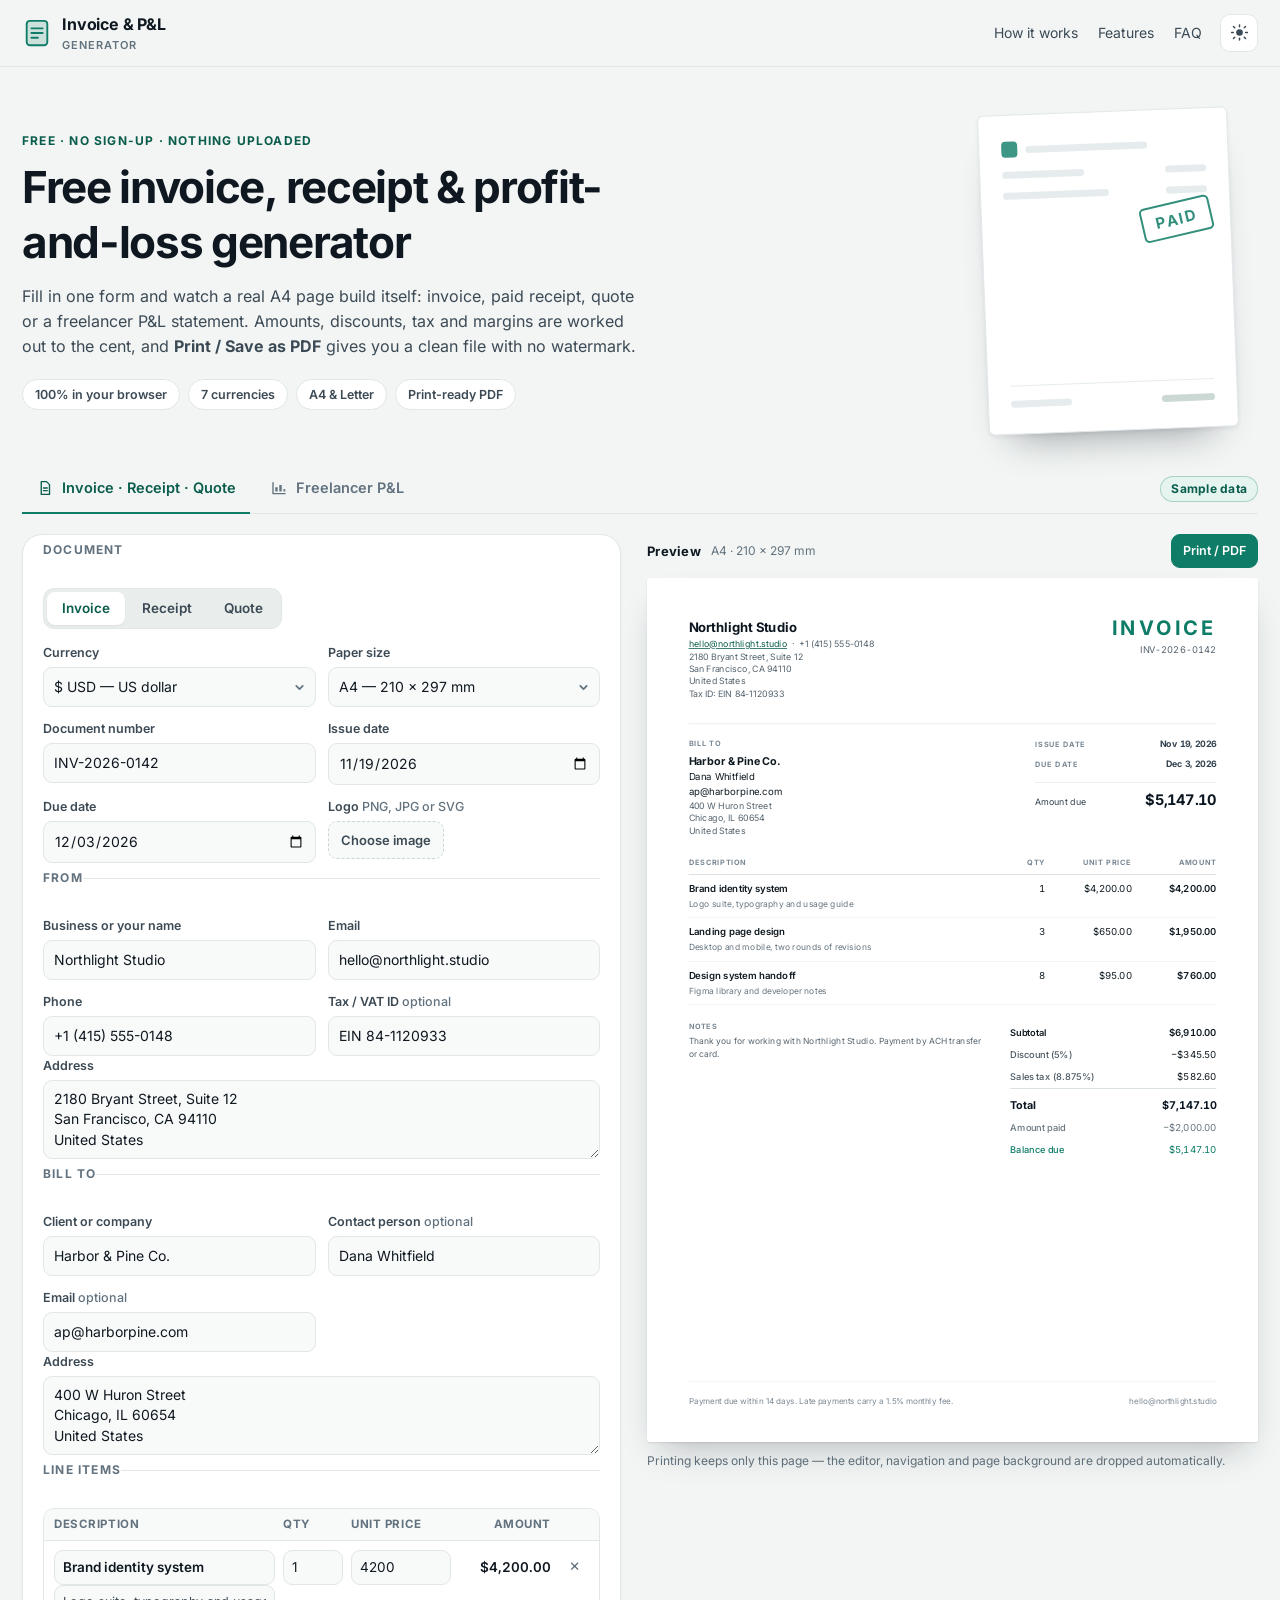
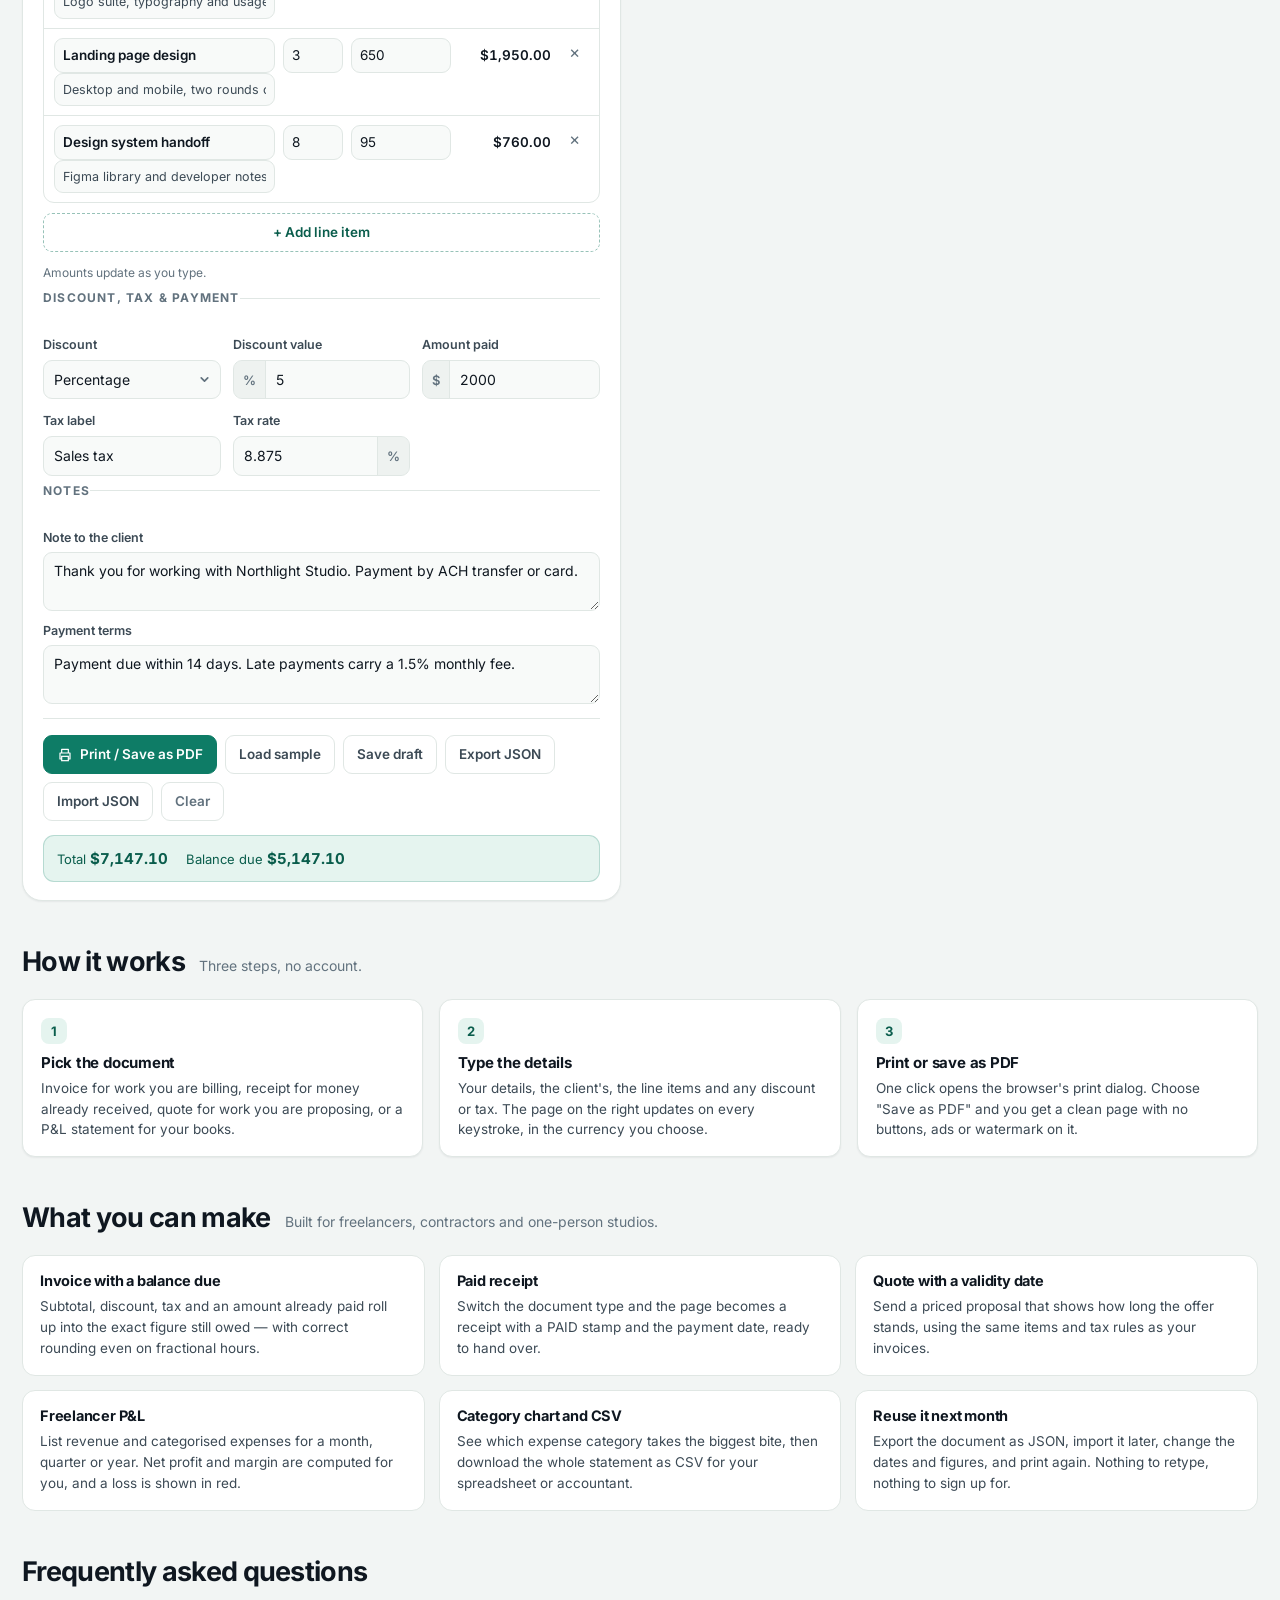
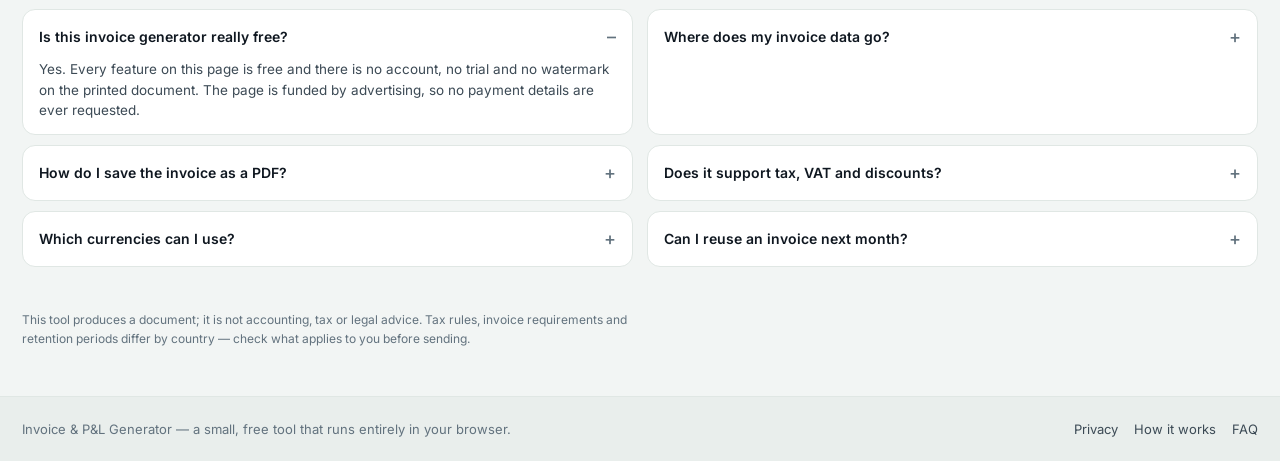
==== index.html @ a2605c4f "Invoice & Receipt / P&L Generator: static site for GitHub Pages" ====
<!DOCTYPE html>
<html lang="en">
<head>
<meta charset="utf-8">
<meta name="viewport" content="width=device-width, initial-scale=1">
<title>Free Invoice, Receipt &amp; P&amp;L Generator — Print or Save as PDF</title>
<meta name="description" content="Make a professional invoice, receipt, quote or freelance profit and loss statement in your browser. Live A4 preview, 7 currencies, tax and discount math, print or save as PDF. No signup, nothing uploaded.">
<link rel="canonical" href="https://marcj81.github.io/invoice-receipt-pl-generator/">
<meta name="robots" content="index, follow">
<meta name="color-scheme" content="light dark">
<meta name="theme-color" content="#0e7c66">
<meta property="og:type" content="website">
<meta property="og:site_name" content="Invoice &amp; P&amp;L Generator">
<meta property="og:title" content="Free Invoice, Receipt &amp; P&amp;L Generator">
<meta property="og:description" content="Invoice, receipt, quote and profit-and-loss statements with a live A4 preview. Print or save as PDF — everything stays in your browser.">
<meta property="og:url" content="https://marcj81.github.io/invoice-receipt-pl-generator/">
<meta name="twitter:card" content="summary">
<meta name="twitter:title" content="Free Invoice, Receipt &amp; P&amp;L Generator">
<meta name="twitter:description" content="Fill in the form, see the finished page, print to PDF. No account, no upload.">
<link rel="icon" href="favicon.svg" type="image/svg+xml">
<link rel="preload" href="assets/fonts/inter-latin.woff2" as="font" type="font/woff2" crossorigin>
<link rel="stylesheet" href="assets/styles.css">
<script type="application/ld+json">
{
  "@context": "https://schema.org",
  "@graph": [
    {
      "@type": "WebApplication",
      "name": "Invoice, Receipt & P&L Generator",
      "url": "https://marcj81.github.io/invoice-receipt-pl-generator/",
      "applicationCategory": "BusinessApplication",
      "operatingSystem": "Any browser",
      "browserRequirements": "Requires JavaScript",
      "description": "Create invoices, receipts, quotes and freelance profit and loss statements in the browser, with a live A4 preview and print-to-PDF output. Amounts, tax, discounts and margins are calculated exactly in integer cents.",
      "offers": { "@type": "Offer", "price": "0", "priceCurrency": "USD" },
      "featureList": [
        "Invoice, receipt and quote documents from one form",
        "Live A4 and Letter paper preview",
        "Seven currencies with correct decimal places",
        "Percentage or fixed discounts and tax rates",
        "Freelancer profit and loss statement",
        "Expense breakdown chart and CSV export",
        "Print or save as PDF without a watermark"
      ]
    },
    {
      "@type": "FAQPage",
      "mainEntity": [
        {
          "@type": "Question",
          "name": "Is this invoice generator really free?",
          "acceptedAnswer": {
            "@type": "Answer",
            "text": "Yes. Every feature on this page is free and there is no account, no trial and no watermark on the printed document. The page is funded by advertising, so no payment details are ever requested."
          }
        },
        {
          "@type": "Question",
          "name": "Where does my invoice data go?",
          "acceptedAnswer": {
            "@type": "Answer",
            "text": "Nowhere. The form, the logo image and the PDF all stay in your browser's memory. Nothing is uploaded, there is no server behind the tool, and you can keep working with the network offline once the page has loaded."
          }
        },
        {
          "@type": "Question",
          "name": "How do I save the invoice as a PDF?",
          "acceptedAnswer": {
            "@type": "Answer",
            "text": "Press Print / Save as PDF and choose \"Save as PDF\" as the printer. The print stylesheet removes the editor, buttons, navigation and background so only the document page is printed, in A4 or Letter as selected."
          }
        },
        {
          "@type": "Question",
          "name": "Does it support tax, VAT and discounts?",
          "acceptedAnswer": {
            "@type": "Answer",
            "text": "Yes. You can apply a percentage or a fixed discount, add a tax or VAT rate with your own label, and record an amount already paid. Tax is calculated on the discounted subtotal and the remaining balance is shown on the document."
          }
        },
        {
          "@type": "Question",
          "name": "Which currencies can I use?",
          "acceptedAnswer": {
            "@type": "Answer",
            "text": "US dollars, euros, pounds sterling, Canadian dollars, Australian dollars, Japanese yen and Korean won. Yen and won are shown without decimals and all other currencies with two, using correct thousands separators."
          }
        },
        {
          "@type": "Question",
          "name": "Can I reuse an invoice next month?",
          "acceptedAnswer": {
            "@type": "Answer",
            "text": "Yes. Export JSON keeps every field, so you can import the file later, change the dates and amounts, and print again. Save draft stores the same data in your own browser so the form is still filled when you come back."
          }
        }
      ]
    }
  ]
}
</script>
</head>
<body>
<a class="skip-link" href="#app">Skip to the generator</a>

<header class="site-header">
  <div class="header-inner">
    <a class="brand" href="./">
      <svg class="brand-mark" viewBox="0 0 32 32" aria-hidden="true" focusable="false">
        <rect x="5" y="3" width="22" height="26" rx="3.5" fill="currentColor" opacity=".16"></rect>
        <rect x="5" y="3" width="22" height="26" rx="3.5" fill="none" stroke="currentColor" stroke-width="2"></rect>
        <path d="M10 11h12M10 16h12M10 21h7" stroke="currentColor" stroke-width="2" stroke-linecap="round"></path>
      </svg>
      <span class="brand-text">Invoice&nbsp;&amp;&nbsp;P&amp;L<small>Generator</small></span>
    </a>
    <nav class="site-nav" aria-label="Page sections">
      <a href="#how-it-works">How it works</a>
      <a href="#features">Features</a>
      <a href="#faq">FAQ</a>
    </nav>
    <button id="theme-toggle" class="icon-btn" type="button" aria-label="Switch colour theme" aria-pressed="false">
      <svg class="icon-sun" viewBox="0 0 24 24" aria-hidden="true" focusable="false"><circle cx="12" cy="12" r="4.2" fill="currentColor"></circle><path d="M12 2.6v2.2M12 19.2v2.2M4.2 12H2M22 12h-2.2M6 6l-1.6-1.6M19.6 19.6L18 18M18 6l1.6-1.6M4.4 19.6L6 18" stroke="currentColor" stroke-width="1.9" stroke-linecap="round"></path></svg>
      <svg class="icon-moon" viewBox="0 0 24 24" aria-hidden="true" focusable="false"><path d="M20 14.4A8.4 8.4 0 0 1 9.6 4a8.4 8.4 0 1 0 10.4 10.4z" fill="currentColor"></path></svg>
    </button>
  </div>
</header>

<main>
  <section class="hero">
    <div class="hero-copy">
      <p class="eyebrow">Free · No sign-up · Nothing uploaded</p>
      <h1>Free invoice, receipt &amp; profit-and-loss generator</h1>
      <p class="lede">Fill in one form and watch a real A4 page build itself: invoice, paid receipt, quote or a freelancer P&amp;L statement. Amounts, discounts, tax and margins are worked out to the cent, and <b>Print / Save as PDF</b> gives you a clean file with no watermark.</p>
      <ul class="hero-badges">
        <li>100% in your browser</li>
        <li>7 currencies</li>
        <li>A4 &amp; Letter</li>
        <li>Print-ready PDF</li>
      </ul>
    </div>
    <div class="hero-card" aria-hidden="true">
      <div class="mini-paper">
        <div class="mini-row"><span class="mini-dot"></span><span class="mini-line w60"></span></div>
        <div class="mini-row"><span class="mini-line w40"></span><span class="mini-line w20 right"></span></div>
        <div class="mini-row"><span class="mini-line w52"></span><span class="mini-line w20 right"></span></div>
        <div class="mini-total"><span class="mini-line w30"></span><span class="mini-line w26 right strong"></span></div>
        <span class="mini-stamp">PAID</span>
      </div>
    </div>
  </section>

  <section class="app-shell" id="app" aria-label="Invoice and profit and loss generator">
    <div class="tabs" role="tablist" aria-label="Document type">
      <button class="tab is-active" id="tab-doc" role="tab" type="button" aria-selected="true" aria-controls="panel-doc">
        <svg viewBox="0 0 24 24" aria-hidden="true" focusable="false"><path d="M7 3.5h7l4 4v13H7z" fill="none" stroke="currentColor" stroke-width="1.8" stroke-linejoin="round"></path><path d="M10 12h5M10 15.5h5" stroke="currentColor" stroke-width="1.8" stroke-linecap="round"></path></svg>
        Invoice · Receipt · Quote
      </button>
      <button class="tab" id="tab-pl" role="tab" type="button" aria-selected="false" aria-controls="panel-pl">
        <svg viewBox="0 0 24 24" aria-hidden="true" focusable="false"><path d="M4 19.5V5M4 19.5h16" stroke="currentColor" stroke-width="1.8" stroke-linecap="round"></path><rect x="7" y="11" width="3.2" height="5.6" fill="currentColor"></rect><rect x="12.4" y="8" width="3.2" height="8.6" fill="currentColor"></rect><rect x="17.8" y="13.6" width="2.6" height="3" fill="currentColor"></rect></svg>
        Freelancer P&amp;L
      </button>
      <span class="tabs-spacer"></span>
      <span class="badge" id="sample-badge" hidden>Sample data</span>
      <span class="badge badge-draft" id="draft-badge" hidden>Draft restored</span>
    </div>

    <!-- ============================== DOCUMENT ============================== -->
    <div class="workspace" id="panel-doc" role="tabpanel" aria-labelledby="tab-doc" data-mobile-view="edit">
      <div class="mobile-switch" role="group" aria-label="Editor or preview">
        <button type="button" class="is-active" data-view="edit">Edit</button>
        <button type="button" data-view="preview">Preview</button>
      </div>

      <form class="editor" id="doc-form" autocomplete="off" novalidate>
        <fieldset class="group">
          <legend>Document</legend>
          <div class="segmented" id="doc-kind" role="group" aria-label="Document type">
            <button type="button" data-kind="INVOICE" class="is-active">Invoice</button>
            <button type="button" data-kind="RECEIPT">Receipt</button>
            <button type="button" data-kind="QUOTE">Quote</button>
          </div>
          <div class="grid-2">
            <label class="field">
              <span class="field-label">Currency</span>
              <select id="currency" data-model="currency">
                <option value="USD">$ USD — US dollar</option>
                <option value="EUR">€ EUR — Euro</option>
                <option value="GBP">£ GBP — British pound</option>
                <option value="CAD">C$ CAD — Canadian dollar</option>
                <option value="AUD">A$ AUD — Australian dollar</option>
                <option value="JPY">¥ JPY — Japanese yen</option>
                <option value="KRW">₩ KRW — Korean won</option>
              </select>
            </label>
            <label class="field">
              <span class="field-label">Paper size</span>
              <select id="paper" data-model="paper">
                <option value="a4">A4 — 210 × 297 mm</option>
                <option value="letter">Letter — 8.5 × 11 in</option>
              </select>
            </label>
            <label class="field">
              <span class="field-label">Document number</span>
              <input id="doc-number" type="text" data-model="number" placeholder="INV-2026-0142" maxlength="40">
            </label>
            <label class="field">
              <span class="field-label">Issue date</span>
              <input id="issue-date" type="date" data-model="issueDate">
            </label>
            <label class="field">
              <span class="field-label" id="due-label">Due date</span>
              <input id="due-date" type="date" data-model="dueDate">
            </label>
            <div class="field logo-field">
              <span class="field-label">Logo <span class="hint-inline">PNG, JPG or SVG</span></span>
              <div class="logo-row">
                <label class="logo-pick">
                  <input id="logo-input" type="file" accept="image/png,image/jpeg,image/svg+xml,image/webp">
                  <span>Choose image</span>
                </label>
                <button type="button" class="btn btn-quiet" id="logo-clear" hidden>Remove</button>
              </div>
            </div>
          </div>
        </fieldset>

        <fieldset class="group">
          <legend>From</legend>
          <div class="grid-2">
            <label class="field">
              <span class="field-label">Business or your name</span>
              <input id="from-name" type="text" data-model="from.name" placeholder="Northlight Studio">
            </label>
            <label class="field">
              <span class="field-label">Email</span>
              <input id="from-email" type="email" data-model="from.email" placeholder="hello@studio.com">
            </label>
            <label class="field">
              <span class="field-label">Phone</span>
              <input id="from-phone" type="tel" data-model="from.phone" placeholder="+1 (415) 555-0148">
            </label>
            <label class="field">
              <span class="field-label">Tax / VAT ID <span class="hint-inline">optional</span></span>
              <input id="from-tax" type="text" data-model="from.taxId" placeholder="EIN 84-1120933">
            </label>
          </div>
          <label class="field">
            <span class="field-label">Address</span>
            <textarea id="from-address" rows="3" data-model="from.address" placeholder="Street, city, postal code, country"></textarea>
          </label>
        </fieldset>

        <fieldset class="group">
          <legend>Bill to</legend>
          <div class="grid-2">
            <label class="field">
              <span class="field-label">Client or company</span>
              <input id="bill-name" type="text" data-model="billTo.name" placeholder="Harbor &amp; Pine Co.">
            </label>
            <label class="field">
              <span class="field-label">Contact person <span class="hint-inline">optional</span></span>
              <input id="bill-contact" type="text" data-model="billTo.contact" placeholder="Dana Whitfield">
            </label>
            <label class="field">
              <span class="field-label">Email <span class="hint-inline">optional</span></span>
              <input id="bill-email" type="email" data-model="billTo.email" placeholder="ap@client.com">
            </label>
          </div>
          <label class="field">
            <span class="field-label">Address</span>
            <textarea id="bill-address" rows="3" data-model="billTo.address" placeholder="Street, city, postal code, country"></textarea>
          </label>
        </fieldset>

        <fieldset class="group">
          <legend>Line items</legend>
          <div class="items" id="items">
            <div class="items-head" aria-hidden="true">
              <span>Description</span><span>Qty</span><span>Unit price</span><span class="ta-right">Amount</span><span></span>
            </div>
            <div id="items-body"></div>
          </div>
          <div class="row-between">
            <button type="button" class="btn btn-dashed" id="add-item">+ Add line item</button>
            <p class="hint" id="items-hint">Amounts update as you type.</p>
          </div>
        </fieldset>

        <fieldset class="group">
          <legend>Discount, tax &amp; payment</legend>
          <div class="grid-3">
            <label class="field">
              <span class="field-label">Discount</span>
              <select id="discount-mode" data-model="discount.mode">
                <option value="none">None</option>
                <option value="percent">Percentage</option>
                <option value="fixed">Fixed amount</option>
              </select>
            </label>
            <label class="field">
              <span class="field-label">Discount value</span>
              <span class="affix-field">
                <span class="affix" id="discount-affix">%</span>
                <input id="discount-value" type="text" inputmode="decimal" data-model="discount.value" placeholder="0" disabled>
              </span>
            </label>
            <label class="field">
              <span class="field-label">Amount paid</span>
              <span class="affix-field">
                <span class="affix" data-currency-affix>$</span>
                <input id="amount-paid" type="text" inputmode="decimal" data-model="amountPaid" placeholder="0.00">
              </span>
            </label>
            <label class="field">
              <span class="field-label">Tax label</span>
              <input id="tax-label" type="text" data-model="tax.label" placeholder="Tax" maxlength="24">
            </label>
            <label class="field">
              <span class="field-label">Tax rate</span>
              <span class="affix-field">
                <input id="tax-rate" type="text" inputmode="decimal" data-model="tax.rate" placeholder="0">
                <span class="affix affix-end">%</span>
              </span>
            </label>
          </div>
        </fieldset>

        <fieldset class="group">
          <legend>Notes</legend>
          <label class="field">
            <span class="field-label">Note to the client</span>
            <textarea id="notes" rows="2" data-model="notes" placeholder="Thank you for your business."></textarea>
          </label>
          <label class="field">
            <span class="field-label">Payment terms</span>
            <textarea id="terms" rows="2" data-model="terms" placeholder="Payment due within 14 days."></textarea>
          </label>
        </fieldset>

        <div class="editor-actions">
          <button type="button" class="btn btn-primary" id="btn-print-doc">
            <svg viewBox="0 0 24 24" aria-hidden="true" focusable="false"><path d="M7 9V3.5h10V9M7 18H4.5V9h15v9H17" fill="none" stroke="currentColor" stroke-width="1.8" stroke-linejoin="round"></path><rect x="7" y="14" width="10" height="6.5" fill="none" stroke="currentColor" stroke-width="1.8"></rect></svg>
            Print / Save as PDF
          </button>
          <button type="button" class="btn" id="btn-sample">Load sample</button>
          <button type="button" class="btn" id="btn-save-draft">Save draft</button>
          <button type="button" class="btn" id="btn-export">Export JSON</button>
          <button type="button" class="btn" id="btn-import">Import JSON</button>
          <input type="file" id="import-file" accept="application/json,.json" hidden>
          <button type="button" class="btn btn-quiet" id="btn-clear">Clear</button>
        </div>

        <div class="total-strip" aria-live="polite">
          <span>Total <b id="strip-total">$0.00</b></span>
          <span><span id="balance-label">Balance due</span> <b id="strip-balance">$0.00</b></span>
        </div>
        <p class="form-warning" id="doc-error" role="status" hidden></p>
      </form>

      <aside class="preview" aria-label="Document preview">
        <div class="preview-bar">
          <span class="preview-title">Preview</span>
          <span class="preview-meta" id="preview-meta">A4 · 210 × 297 mm</span>
          <button type="button" class="btn btn-small btn-primary" id="btn-print-doc-top">Print / PDF</button>
        </div>
        <div class="paper-stage" id="stage-doc">
          <article class="paper" id="paper-doc" aria-label="Invoice preview"></article>
        </div>
        <p class="preview-note">Printing keeps only this page — the editor, navigation and page background are dropped automatically.</p>
      </aside>
    </div>

    <!-- ================================= P&L ================================= -->
    <div class="workspace" id="panel-pl" role="tabpanel" aria-labelledby="tab-pl" data-mobile-view="edit" hidden>
      <div class="mobile-switch" role="group" aria-label="Editor or preview">
        <button type="button" class="is-active" data-view="edit">Edit</button>
        <button type="button" data-view="preview">Preview</button>
      </div>

      <div class="metrics" id="metrics" aria-live="polite">
        <div class="metric">
          <span class="metric-label">Gross revenue</span>
          <b class="metric-value" id="m-gross">$0.00</b>
        </div>
        <div class="metric">
          <span class="metric-label">Total expenses</span>
          <b class="metric-value" id="m-expenses">$0.00</b>
        </div>
        <div class="metric" id="card-net">
          <span class="metric-label">Net profit</span>
          <b class="metric-value" id="m-net">$0.00</b>
        </div>
        <div class="metric">
          <span class="metric-label">Profit margin</span>
          <b class="metric-value" id="m-margin">&mdash;</b>
        </div>
      </div>

      <form class="editor" id="pl-form" autocomplete="off" novalidate>
        <fieldset class="group">
          <legend>Statement</legend>
          <div class="grid-2">
            <label class="field">
              <span class="field-label">Business name</span>
              <input id="pl-business" type="text" data-model="business" placeholder="Northlight Studio">
            </label>
            <label class="field">
              <span class="field-label">Currency</span>
              <select id="pl-currency" data-model="currency">
                <option value="USD">$ USD — US dollar</option>
                <option value="EUR">€ EUR — Euro</option>
                <option value="GBP">£ GBP — British pound</option>
                <option value="CAD">C$ CAD — Canadian dollar</option>
                <option value="AUD">A$ AUD — Australian dollar</option>
                <option value="JPY">¥ JPY — Japanese yen</option>
                <option value="KRW">₩ KRW — Korean won</option>
              </select>
            </label>
            <label class="field">
              <span class="field-label">Period</span>
              <select id="pl-period">
                <option value="month">This month</option>
                <option value="quarter">This quarter</option>
                <option value="year">This year</option>
                <option value="custom">Custom range</option>
              </select>
            </label>
            <label class="field">
              <span class="field-label">Period label</span>
              <input id="pl-label" type="text" data-model="periodLabel" maxlength="48">
            </label>
            <label class="field">
              <span class="field-label">Start date</span>
              <input id="pl-start" type="date" data-model="startDate">
            </label>
            <label class="field">
              <span class="field-label">End date</span>
              <input id="pl-end" type="date" data-model="endDate">
            </label>
          </div>
        </fieldset>

        <fieldset class="group">
          <legend>Revenue</legend>
          <div class="rows" id="rev-rows"></div>
          <button type="button" class="btn btn-dashed" id="add-revenue">+ Add revenue line</button>
        </fieldset>

        <fieldset class="group">
          <legend>Expenses</legend>
          <div class="rows" id="exp-rows"></div>
          <button type="button" class="btn btn-dashed" id="add-expense">+ Add expense</button>
        </fieldset>

        <div class="editor-actions">
          <button type="button" class="btn btn-primary" id="btn-print-pl">
            <svg viewBox="0 0 24 24" aria-hidden="true" focusable="false"><path d="M7 9V3.5h10V9M7 18H4.5V9h15v9H17" fill="none" stroke="currentColor" stroke-width="1.8" stroke-linejoin="round"></path><rect x="7" y="14" width="10" height="6.5" fill="none" stroke="currentColor" stroke-width="1.8"></rect></svg>
            Print / Save as PDF
          </button>
          <button type="button" class="btn" id="btn-csv">Download CSV</button>
          <span class="bom-toggle">
            <input id="csv-bom" type="checkbox" checked>
            <label for="csv-bom">Excel BOM</label>
          </span>
          <button type="button" class="btn" id="btn-pl-sample">Load sample</button>
          <button type="button" class="btn" id="btn-save-draft-pl">Save draft</button>
          <button type="button" class="btn btn-quiet" id="btn-pl-clear">Clear</button>
        </div>
        <p class="form-warning" id="pl-error" role="status" hidden></p>
      </form>

      <aside class="preview" aria-label="Statement preview">
        <div class="card chart-card">
          <div class="card-head">
            <h2>Expenses by category</h2>
            <span class="card-meta" id="chart-meta">0 categories</span>
          </div>
          <div id="chart-body" class="chart-body"></div>
          <p class="chart-empty" id="chart-empty">Add an expense to see where the money goes.</p>
        </div>

        <div class="preview-bar">
          <span class="preview-title">Statement preview</span>
          <span class="preview-meta" id="pl-preview-meta">A4 · 210 × 297 mm</span>
          <button type="button" class="btn btn-small btn-primary" id="btn-print-pl-top">Print / PDF</button>
        </div>
        <div class="paper-stage" id="stage-pl">
          <article class="paper" id="paper-pl" aria-label="Profit and loss preview"></article>
        </div>
      </aside>
    </div>
  </section>

  <section class="section" id="how-it-works">
    <div class="section-head">
      <h2>How it works</h2>
      <p>Three steps, no account.</p>
    </div>
    <ol class="steps">
      <li>
        <span class="step-num">1</span>
        <h3>Pick the document</h3>
        <p>Invoice for work you are billing, receipt for money already received, quote for work you are proposing, or a P&amp;L statement for your books.</p>
      </li>
      <li>
        <span class="step-num">2</span>
        <h3>Type the details</h3>
        <p>Your details, the client's, the line items and any discount or tax. The page on the right updates on every keystroke, in the currency you choose.</p>
      </li>
      <li>
        <span class="step-num">3</span>
        <h3>Print or save as PDF</h3>
        <p>One click opens the browser's print dialog. Choose "Save as PDF" and you get a clean page with no buttons, ads or watermark on it.</p>
      </li>
    </ol>
  </section>

  <section class="section" id="features">
    <div class="section-head">
      <h2>What you can make</h2>
      <p>Built for freelancers, contractors and one-person studios.</p>
    </div>
    <div class="feature-grid">
      <article class="feature">
        <h3>Invoice with a balance due</h3>
        <p>Subtotal, discount, tax and an amount already paid roll up into the exact figure still owed — with correct rounding even on fractional hours.</p>
      </article>
      <article class="feature">
        <h3>Paid receipt</h3>
        <p>Switch the document type and the page becomes a receipt with a PAID stamp and the payment date, ready to hand over.</p>
      </article>
      <article class="feature">
        <h3>Quote with a validity date</h3>
        <p>Send a priced proposal that shows how long the offer stands, using the same items and tax rules as your invoices.</p>
      </article>
      <article class="feature">
        <h3>Freelancer P&amp;L</h3>
        <p>List revenue and categorised expenses for a month, quarter or year. Net profit and margin are computed for you, and a loss is shown in red.</p>
      </article>
      <article class="feature">
        <h3>Category chart and CSV</h3>
        <p>See which expense category takes the biggest bite, then download the whole statement as CSV for your spreadsheet or accountant.</p>
      </article>
      <article class="feature">
        <h3>Reuse it next month</h3>
        <p>Export the document as JSON, import it later, change the dates and figures, and print again. Nothing to retype, nothing to sign up for.</p>
      </article>
    </div>
  </section>

  <section class="section" id="faq">
    <div class="section-head">
      <h2>Frequently asked questions</h2>
    </div>
    <div class="faq">
      <details class="faq-item" open>
        <summary>Is this invoice generator really free?</summary>
        <p>Yes. Every feature on this page is free and there is no account, no trial and no watermark on the printed document. The page is funded by advertising, so no payment details are ever requested.</p>
      </details>
      <details class="faq-item">
        <summary>Where does my invoice data go?</summary>
        <p>Nowhere. The form, the logo image and the PDF all stay in your browser's memory. Nothing is uploaded, there is no server behind the tool, and you can keep working with the network offline once the page has loaded.</p>
      </details>
      <details class="faq-item">
        <summary>How do I save the invoice as a PDF?</summary>
        <p>Press <b>Print / Save as PDF</b> and choose "Save as PDF" as the printer. The print stylesheet removes the editor, buttons, navigation and background so only the document page is printed, in A4 or Letter as selected.</p>
      </details>
      <details class="faq-item">
        <summary>Does it support tax, VAT and discounts?</summary>
        <p>Yes. You can apply a percentage or a fixed discount, add a tax or VAT rate with your own label, and record an amount already paid. Tax is calculated on the discounted subtotal and the remaining balance is shown on the document.</p>
      </details>
      <details class="faq-item">
        <summary>Which currencies can I use?</summary>
        <p>US dollars, euros, pounds sterling, Canadian dollars, Australian dollars, Japanese yen and Korean won. Yen and won are shown without decimals and all other currencies with two, using correct thousands separators.</p>
      </details>
      <details class="faq-item">
        <summary>Can I reuse an invoice next month?</summary>
        <p>Yes. Export JSON keeps every field, so you can import the file later, change the dates and amounts, and print again. Save draft stores the same data in your own browser so the form is still filled when you come back.</p>
      </details>
    </div>
  </section>

  <section class="section note-section">
    <p class="fine-print">This tool produces a document; it is not accounting, tax or legal advice. Tax rules, invoice requirements and retention periods differ by country — check what applies to you before sending.</p>
  </section>
</main>

<footer class="site-footer">
  <div class="footer-inner">
    <p>Invoice &amp; P&amp;L Generator — a small, free tool that runs entirely in your browser.</p>
    <nav aria-label="Footer">
      <a href="privacy.html">Privacy</a>
      <a href="#how-it-works">How it works</a>
      <a href="#faq">FAQ</a>
    </nav>
  </div>
</footer>

<div class="toast" id="toast" role="status" aria-live="polite"></div>

<noscript>
  <div class="noscript">This generator needs JavaScript. Nothing would be uploaded in any case — all of the work happens on your device.</div>
</noscript>

<script src="assets/ledger.js"></script>
<script src="assets/app.js"></script>
</body>
</html>
---- assets/styles.css ----
/* ==========================================================================
   Invoice · Receipt · Quote · P&L Generator — styles
   Hand-written CSS. No framework, no external font, no network request.
   The paper always stays white, in both themes and on the printout.
   ========================================================================== */

@font-face {
  font-family: "Inter";
  font-style: normal;
  font-weight: 400 700;
  font-display: swap;
  src: url("fonts/inter-latin.woff2") format("woff2");
  unicode-range: U+0000-00FF, U+0131, U+0152-0153, U+02BB-02BC, U+02C6, U+02DA, U+02DC,
    U+0304, U+0308, U+0329, U+2000-206F, U+20AC, U+2122, U+2191, U+2193, U+2212, U+2215, U+FEFF, U+FFFD;
}
@font-face {
  font-family: "Inter";
  font-style: normal;
  font-weight: 400 700;
  font-display: swap;
  src: url("fonts/inter-latin-ext.woff2") format("woff2");
  unicode-range: U+0100-02BA, U+02BD-02C5, U+02C7-02CC, U+02CE-02D7, U+02DD-02FF, U+0304,
    U+0308, U+0329, U+1D00-1DBF, U+1E00-1E9F, U+1EF2-1EFF, U+2020, U+20A0-20AB, U+20AD-20C4, U+2113,
    U+2C60-2C7F, U+A720-A7FF;
}

:root {
  --bg: #f2f5f4;
  --bg-soft: #e9eeec;
  --surface: #ffffff;
  --surface-2: #f8faf9;
  --ink: #0f1720;
  --ink-soft: #3c4a55;
  --muted: #62727e;
  --border: #e0e7e4;
  --border-strong: #ccd7d2;
  --accent: #0e7c66;
  --accent-hover: #0a6653;
  --accent-soft: #e5f4ef;
  --accent-ink: #0a5d4c;
  --amber: #a45a09;
  --amber-soft: #fdf2e2;
  --red: #b42318;
  --red-soft: #fdeceb;
  --green: #08705a;
  --green-soft: #e6f6f1;
  --shadow-sm: 0 1px 2px rgba(15, 23, 32, .06);
  --shadow-md: 0 1px 2px rgba(15, 23, 32, .05), 0 18px 40px -22px rgba(15, 23, 32, .3);
  --shadow-paper: 0 1px 2px rgba(15, 23, 32, .1), 0 18px 34px -14px rgba(15, 23, 32, .28);
  --radius: 13px;
  --radius-lg: 20px;
  --font: "Inter", system-ui, -apple-system, BlinkMacSystemFont, "Segoe UI", Roboto,
    "Helvetica Neue", Arial, "Liberation Sans", "Noto Sans", sans-serif;
  --mono: ui-monospace, SFMono-Regular, "SF Mono", Menlo, Consolas, monospace;
  color-scheme: light;
}

:root[data-theme="dark"] {
  --bg: #0b1114;
  --bg-soft: #0f171b;
  --surface: #121b1f;
  --surface-2: #162126;
  --ink: #e9f0ee;
  --ink-soft: #c2cfcb;
  --muted: #93a5a1;
  --border: #233034;
  --border-strong: #2f4045;
  --accent: #45c5a8;
  --accent-hover: #69d6bd;
  --accent-soft: #112a26;
  --accent-ink: #9fe6d5;
  --amber: #f0b45f;
  --amber-soft: #2a2010;
  --red: #f79a92;
  --red-soft: #2b1412;
  --green: #6fdcbd;
  --green-soft: #0e2620;
  --shadow-sm: 0 1px 2px rgba(0, 0, 0, .5);
  --shadow-md: 0 1px 2px rgba(0, 0, 0, .5), 0 18px 40px -22px rgba(0, 0, 0, .9);
  --shadow-paper: 0 1px 2px rgba(0, 0, 0, .6), 0 20px 40px -16px rgba(0, 0, 0, .85);
  color-scheme: dark;
}

*, *::before, *::after { box-sizing: border-box; }
[hidden] { display: none !important; }

html { -webkit-text-size-adjust: 100%; }

body {
  margin: 0;
  background: var(--bg);
  color: var(--ink);
  font-family: var(--font);
  font-size: 15px;
  line-height: 1.55;
  -webkit-font-smoothing: antialiased;
}

h1, h2, h3, h4 { margin: 0; line-height: 1.25; letter-spacing: -0.015em; }
p { margin: 0; }
a { color: var(--accent-ink); }
button, input, select, textarea { font: inherit; color: inherit; }

:focus-visible {
  outline: 2.5px solid var(--accent);
  outline-offset: 2px;
  border-radius: 6px;
}

.skip-link {
  position: absolute;
  left: -999px;
  top: 8px;
  background: var(--surface);
  padding: 8px 14px;
  border-radius: 8px;
  z-index: 50;
}
.skip-link:focus { left: 12px; }

/* ------------------------------------------------------------------ header */

.site-header {
  position: sticky;
  top: 0;
  z-index: 30;
  background: color-mix(in srgb, var(--bg) 88%, transparent);
  border-bottom: 1px solid var(--border);
  backdrop-filter: blur(12px);
}
.header-inner {
  max-width: 1320px;
  margin: 0 auto;
  padding: 12px 22px;
  display: flex;
  align-items: center;
  gap: 18px;
}
.brand {
  display: inline-flex;
  align-items: center;
  gap: 10px;
  color: var(--ink);
  text-decoration: none;
  font-weight: 700;
  font-size: 16px;
  letter-spacing: -0.01em;
  flex-shrink: 0;
}
.brand-mark { width: 30px; height: 30px; color: var(--accent); flex-shrink: 0; }
.brand-text small {
  display: block;
  font-size: 11px;
  font-weight: 600;
  letter-spacing: .09em;
  text-transform: uppercase;
  color: var(--muted);
}
.site-nav {
  margin-left: auto;
  display: flex;
  gap: 20px;
  font-size: 14px;
}
.site-nav a { color: var(--ink-soft); text-decoration: none; }
.site-nav a:hover { color: var(--accent-ink); }
.icon-btn {
  width: 38px;
  height: 38px;
  display: grid;
  place-items: center;
  border: 1px solid var(--border);
  background: var(--surface);
  border-radius: 10px;
  cursor: pointer;
  color: var(--ink-soft);
  flex-shrink: 0;
}
.icon-btn:hover { border-color: var(--border-strong); color: var(--ink); }
.icon-btn svg { width: 19px; height: 19px; }
.icon-moon { display: none; }
:root[data-theme="dark"] .icon-sun { display: none; }
:root[data-theme="dark"] .icon-moon { display: block; }

/* -------------------------------------------------------------------- hero */

.hero {
  max-width: 1320px;
  margin: 0 auto;
  padding: 44px 22px 26px;
  display: grid;
  grid-template-columns: minmax(0, 1fr) 300px;
  gap: 40px;
  align-items: center;
}
.eyebrow {
  font-size: 12px;
  font-weight: 700;
  letter-spacing: .1em;
  text-transform: uppercase;
  color: var(--accent-ink);
  margin-bottom: 10px;
}
.hero h1 {
  font-size: clamp(30px, 3.5vw, 44px);
  font-weight: 700;
  letter-spacing: -0.03em;
  max-width: 20ch;
}
.lede {
  margin-top: 14px;
  max-width: 62ch;
  color: var(--ink-soft);
  font-size: 16px;
}
.hero-badges {
  list-style: none;
  margin: 20px 0 0;
  padding: 0;
  display: flex;
  flex-wrap: wrap;
  gap: 8px;
}
.hero-badges li {
  font-size: 12.5px;
  font-weight: 600;
  color: var(--ink-soft);
  background: var(--surface);
  border: 1px solid var(--border);
  border-radius: 999px;
  padding: 5px 12px;
}
.hero-card { display: flex; justify-content: center; }

.mini-paper {
  position: relative;
  width: 250px;
  height: 320px;
  background: #fff;
  border-radius: 6px;
  border: 1px solid #e3e8ea;
  box-shadow: 0 2px 4px rgba(15, 23, 32, .06), 0 26px 40px -26px rgba(15, 23, 32, .45);
  padding: 26px 22px;
  display: flex;
  flex-direction: column;
  gap: 14px;
  transform: rotate(-2.2deg);
}
.mini-row { display: flex; align-items: center; gap: 8px; }
.mini-dot { width: 16px; height: 16px; border-radius: 4px; background: #0e7c66; opacity: .8; }
.mini-line { height: 7px; border-radius: 4px; background: #e6ecee; display: block; }
.mini-line.strong { background: #cbd8d3; }
.mini-line.right { margin-left: auto; }
.w20 { width: 20%; } .w26 { width: 26%; } .w30 { width: 30%; }
.w40 { width: 40%; } .w52 { width: 52%; } .w60 { width: 60%; }
.mini-total {
  margin-top: auto;
  padding-top: 14px;
  border-top: 1.5px solid #e6ecee;
  display: flex;
  align-items: center;
  gap: 8px;
}
.mini-stamp {
  position: absolute;
  right: 18px;
  top: 92px;
  transform: rotate(-11deg);
  border: 2.5px solid #0e7c66;
  color: #0e7c66;
  border-radius: 5px;
  padding: 4px 12px;
  font-size: 15px;
  font-weight: 800;
  letter-spacing: .14em;
  opacity: .85;
}

/* --------------------------------------------------------------------- app */

.app-shell {
  max-width: 1320px;
  margin: 8px auto 0;
  padding: 0 22px;
  scroll-margin-top: 84px;
}
.tabs {
  display: flex;
  align-items: center;
  gap: 6px;
  border-bottom: 1px solid var(--border);
  margin-bottom: 20px;
  flex-wrap: wrap;
}
.tab {
  display: inline-flex;
  align-items: center;
  gap: 8px;
  border: 0;
  background: none;
  padding: 12px 14px 13px;
  margin-bottom: -1px;
  font-size: 14.5px;
  font-weight: 600;
  color: var(--muted);
  cursor: pointer;
  border-bottom: 2.5px solid transparent;
  border-radius: 8px 8px 0 0;
}
.tab svg { width: 18px; height: 18px; }
.tab:hover { color: var(--ink); background: var(--surface-2); }
.tab.is-active { color: var(--accent-ink); border-bottom-color: var(--accent); }
.tabs-spacer { flex: 1; }
.badge {
  font-size: 12px;
  font-weight: 700;
  letter-spacing: .02em;
  color: var(--accent-ink);
  background: var(--accent-soft);
  border: 1px solid color-mix(in srgb, var(--accent) 28%, transparent);
  border-radius: 999px;
  padding: 3px 10px;
}
.badge-draft { color: var(--amber); background: var(--amber-soft); border-color: color-mix(in srgb, var(--amber) 30%, transparent); }

.workspace {
  display: grid;
  grid-template-columns: minmax(0, 1fr) minmax(0, 1.02fr);
  gap: 26px;
  align-items: start;
}
.workspace[hidden] { display: none; }
.workspace > .metrics { grid-column: 1 / -1; }

.mobile-switch { display: none; }

/* ------------------------------------------------------------------ editor */

.editor {
  background: var(--surface);
  border: 1px solid var(--border);
  border-radius: var(--radius-lg);
  box-shadow: var(--shadow-sm);
  padding: 6px 20px 18px;
  min-width: 0;
}
.group {
  border: 0;
  border-top: 1px solid var(--border);
  margin: 0;
  padding: 16px 0 6px;
}
.group:first-of-type { border-top: 0; }
.group legend {
  padding: 0;
  font-size: 12px;
  font-weight: 700;
  letter-spacing: .1em;
  text-transform: uppercase;
  color: var(--muted);
  margin-bottom: 12px;
}
.grid-2 {
  display: grid;
  grid-template-columns: repeat(2, minmax(0, 1fr));
  gap: 12px;
}
.grid-3 {
  display: grid;
  grid-template-columns: repeat(3, minmax(0, 1fr));
  gap: 12px;
}
.field { display: flex; flex-direction: column; gap: 5px; min-width: 0; }
.field + .field { margin-top: 10px; }
.grid-2 > .field, .grid-3 > .field { margin-top: 0; }
.field-label {
  font-size: 12.5px;
  font-weight: 600;
  color: var(--ink-soft);
}
.hint-inline { color: var(--muted); font-weight: 500; }
.field input,
.field select,
.field textarea,
.inp {
  width: 100%;
  background-color: var(--surface-2);
  border: 1px solid var(--border);
  border-radius: 9px;
  padding: 8px 10px;
  font-size: 14px;
  color: var(--ink);
  transition: border-color .12s, background .12s, box-shadow .12s;
}
.field input:hover, .field select:hover, .field textarea:hover, .inp:hover { border-color: var(--border-strong); }
.field input:focus, .field select:focus, .field textarea:focus, .inp:focus {
  outline: none;
  border-color: var(--accent);
  background-color: var(--surface);
  box-shadow: 0 0 0 3px color-mix(in srgb, var(--accent) 18%, transparent);
}
.field textarea { resize: vertical; min-height: 58px; line-height: 1.45; }
.field input::placeholder, .field textarea::placeholder, .inp::placeholder { color: color-mix(in srgb, var(--muted) 75%, transparent); }
select {
  appearance: none;
  background-image: url("data:image/svg+xml,%3Csvg xmlns='http://www.w3.org/2000/svg' viewBox='0 0 12 12'%3E%3Cpath d='M3 4.5 6 7.5 9 4.5' fill='none' stroke='%2362727e' stroke-width='1.6' stroke-linecap='round' stroke-linejoin='round'/%3E%3C/svg%3E");
  background-repeat: no-repeat;
  background-position: right 9px center;
  background-size: 13px;
  padding-right: 28px;
}
:root[data-theme="dark"] select {
  background-image: url("data:image/svg+xml,%3Csvg xmlns='http://www.w3.org/2000/svg' viewBox='0 0 12 12'%3E%3Cpath d='M3 4.5 6 7.5 9 4.5' fill='none' stroke='%2393a5a1' stroke-width='1.6' stroke-linecap='round' stroke-linejoin='round'/%3E%3C/svg%3E");
}
input[type="date"] { min-height: 36px; }

.affix-field {
  display: flex;
  align-items: stretch;
  background: var(--surface-2);
  border: 1px solid var(--border);
  border-radius: 9px;
  overflow: hidden;
}
.affix-field:focus-within {
  border-color: var(--accent);
  background: var(--surface);
  box-shadow: 0 0 0 3px color-mix(in srgb, var(--accent) 18%, transparent);
}
.affix-field input {
  border: 0;
  background: transparent;
  box-shadow: none !important;
  border-radius: 0;
  min-width: 0;
  flex: 1;
}
.affix-field input:focus { background-color: transparent; }
.affix {
  display: grid;
  place-items: center;
  padding: 0 9px;
  font-size: 13px;
  font-weight: 600;
  color: var(--muted);
  background: color-mix(in srgb, var(--border) 45%, transparent);
  flex-shrink: 0;
}
.affix-end { border-left: 1px solid var(--border); }
.affix:first-child { border-right: 1px solid var(--border); }

.segmented {
  display: inline-flex;
  padding: 3px;
  gap: 2px;
  background: var(--bg-soft);
  border: 1px solid var(--border);
  border-radius: 11px;
  margin-bottom: 14px;
}
.segmented button {
  border: 0;
  background: none;
  border-radius: 8px;
  padding: 6px 15px;
  font-size: 13.5px;
  font-weight: 600;
  color: var(--ink-soft);
  cursor: pointer;
}
.segmented button:hover { color: var(--ink); }
.segmented button.is-active {
  background: var(--surface);
  color: var(--accent-ink);
  box-shadow: var(--shadow-sm);
}

/* logo picker */
.logo-field { justify-content: flex-start; }
.logo-row { display: flex; align-items: center; gap: 8px; }
.logo-pick {
  position: relative;
  display: inline-flex;
  align-items: center;
  justify-content: center;
  border: 1px dashed var(--border-strong);
  background: var(--surface-2);
  border-radius: 9px;
  padding: 8px 12px;
  font-size: 13px;
  font-weight: 600;
  color: var(--ink-soft);
  cursor: pointer;
  min-height: 36px;
}
.logo-pick:hover { border-color: var(--accent); color: var(--accent-ink); }
.logo-pick input { position: absolute; inset: 0; opacity: 0; cursor: pointer; }
.logo-pick.has-logo {
  padding: 3px 10px 3px 3px;
  border-style: solid;
}
.logo-pick.has-logo img { height: 28px; max-width: 80px; object-fit: contain; display: block; }

/* items */
.items { border: 1px solid var(--border); border-radius: 11px; overflow: hidden; }
.items-head {
  display: grid;
  grid-template-columns: minmax(0, 1fr) 60px 100px 92px 30px;
  gap: 8px;
  padding: 7px 10px;
  background: var(--surface-2);
  border-bottom: 1px solid var(--border);
  font-size: 11.5px;
  font-weight: 700;
  letter-spacing: .05em;
  text-transform: uppercase;
  color: var(--muted);
}
#items-body { display: flex; flex-direction: column; }
.item-row {
  display: grid;
  grid-template-columns: minmax(0, 1fr) 60px 100px 92px 30px;
  gap: 8px;
  align-items: start;
  padding: 9px 10px;
  border-bottom: 1px solid var(--border);
}
.item-row:last-child { border-bottom: 0; }
.item-row .inp { padding: 6px 8px; font-size: 13.5px; }
.item-cell { display: flex; flex-direction: column; gap: 4px; min-width: 0; }
.cell-cap { display: none; font-size: 11px; font-weight: 600; color: var(--muted); }
.item-desc .inp.desc { font-weight: 600; }
.item-desc .inp.details { font-size: 12.5px; color: var(--ink-soft); }
.item-amount {
  padding: 7px 0;
  text-align: right;
  font-size: 13.5px;
  font-variant-numeric: tabular-nums;
  font-weight: 600;
  white-space: nowrap;
}
.item-del {
  width: 30px;
  height: 30px;
  border: 1px solid transparent;
  background: none;
  border-radius: 8px;
  color: var(--muted);
  cursor: pointer;
  font-size: 17px;
  line-height: 1;
  display: grid;
  place-items: center;
}
.item-del:hover { background: var(--red-soft); color: var(--red); border-color: color-mix(in srgb, var(--red) 25%, transparent); }
.item-del:disabled { opacity: .35; cursor: not-allowed; }
.ta-right { text-align: right; }

.rows { display: flex; flex-direction: column; gap: 8px; margin-bottom: 10px; }
.pl-row {
  display: grid;
  grid-template-columns: minmax(0, 1fr) 152px 116px 30px;
  gap: 8px;
  align-items: center;
}
.pl-row.revenue-row { grid-template-columns: minmax(0, 1fr) 152px 30px; }
.pl-row select, .pl-row .inp { padding: 7px 9px; font-size: 13.5px; }
.pl-row select { padding-right: 26px; }

.row-between {
  display: flex;
  align-items: center;
  justify-content: space-between;
  gap: 12px;
  flex-wrap: wrap;
  margin-top: 10px;
}
.hint { font-size: 12px; color: var(--muted); }

/* buttons */
.btn {
  display: inline-flex;
  align-items: center;
  justify-content: center;
  gap: 7px;
  border: 1px solid var(--border);
  background: var(--surface);
  color: var(--ink-soft);
  border-radius: 9px;
  padding: 8px 13px;
  font-size: 13.5px;
  font-weight: 600;
  cursor: pointer;
  white-space: nowrap;
  transition: border-color .12s, background .12s, color .12s, transform .06s;
}
.btn:hover { border-color: var(--border-strong); color: var(--ink); background: var(--surface-2); }
.btn:active { transform: translateY(1px); }
.btn svg { width: 16px; height: 16px; }
.btn-primary {
  background: var(--accent);
  border-color: var(--accent);
  color: #fff;
}
.btn-primary:hover { background: var(--accent-hover); border-color: var(--accent-hover); color: #fff; }
:root[data-theme="dark"] .btn-primary { color: #06201a; }
.btn-small { padding: 6px 11px; font-size: 12.5px; }
.btn-quiet { color: var(--muted); }
.btn-quiet:hover { color: var(--red); border-color: color-mix(in srgb, var(--red) 30%, transparent); background: var(--red-soft); }
.btn-dashed {
  border-style: dashed;
  background: none;
  width: 100%;
  color: var(--accent-ink);
  border-color: color-mix(in srgb, var(--accent) 35%, var(--border));
}
.btn-dashed:hover { background: var(--accent-soft); border-color: var(--accent); color: var(--accent-ink); }

.editor-actions {
  display: flex;
  flex-wrap: wrap;
  gap: 8px;
  align-items: center;
  padding-top: 16px;
  border-top: 1px solid var(--border);
  margin-top: 8px;
}
.bom-toggle { display: inline-flex; align-items: center; gap: 6px; font-size: 12.5px; color: var(--muted); }
.bom-toggle input { accent-color: var(--accent); width: 15px; height: 15px; }

.total-strip {
  display: flex;
  gap: 18px;
  flex-wrap: wrap;
  margin-top: 14px;
  padding: 11px 13px;
  border-radius: 11px;
  background: var(--accent-soft);
  border: 1px solid color-mix(in srgb, var(--accent) 22%, transparent);
  font-size: 13px;
  color: var(--accent-ink);
}
.total-strip b { font-variant-numeric: tabular-nums; font-size: 15px; }
.form-warning {
  margin: 10px 0 0;
  padding: 8px 11px;
  font-size: 12.5px;
  line-height: 1.45;
  color: var(--amber);
  background: var(--amber-soft);
  border: 1px solid color-mix(in srgb, var(--amber) 28%, transparent);
  border-radius: 9px;
}

/* ----------------------------------------------------------------- preview */

.preview { min-width: 0; }
.preview-bar {
  display: flex;
  align-items: center;
  gap: 10px;
  margin-bottom: 10px;
}
.preview-title { font-size: 13px; font-weight: 700; letter-spacing: .02em; }
.preview-meta { font-size: 12px; color: var(--muted); }
.preview-bar .btn { margin-left: auto; }
.preview-note { margin-top: 10px; font-size: 12px; color: var(--muted); }

.paper-stage {
  position: relative;
  width: 100%;
  overflow: hidden;
  border-radius: 3px;
  background: #fff;
  box-shadow: var(--shadow-paper);
}
.paper {
  --paper-w: 794px;
  --paper-h: 1123px;
  width: var(--paper-w);
  min-height: var(--paper-h);
  transform-origin: top left;
  transform: scale(var(--scale, 1));
  background: #ffffff;
  color: #101a21;
  border-radius: 3px;
  padding: 52px 54px 44px;
  font-size: 13px;
  line-height: 1.5;
  position: relative;
  display: flex;
  flex-direction: column;
  print-color-adjust: exact;
  -webkit-print-color-adjust: exact;
}
.paper.paper-letter { --paper-w: 816px; --paper-h: 1056px; }

/* paper typography — fixed light palette, independent of the page theme */
.p-head { display: flex; justify-content: space-between; gap: 24px; align-items: flex-start; }
.p-brand { display: flex; gap: 14px; align-items: flex-start; min-width: 0; }
.p-logo { max-height: 54px; max-width: 150px; object-fit: contain; display: block; margin-bottom: 6px; }
.p-name { font-size: 17px; font-weight: 700; letter-spacing: -.01em; color: #0c1620; }
.p-lines { font-size: 11.5px; color: #55636e; white-space: pre-line; line-height: 1.42; }
.p-doctype { text-align: right; flex-shrink: 0; }
.p-doc-title {
  font-size: 26px;
  font-weight: 800;
  letter-spacing: .16em;
  color: #0e7c66;
  line-height: 1;
}
.p-doc-num { font-size: 12px; color: #55636e; margin-top: 6px; font-variant-numeric: tabular-nums; }
.p-stamp {
  display: inline-block;
  margin-top: 12px;
  transform: rotate(-8deg);
  border: 2.5px solid #0e7c66;
  color: #0e7c66;
  border-radius: 5px;
  padding: 4px 13px;
  font-size: 17px;
  font-weight: 800;
  letter-spacing: .18em;
  opacity: .9;
}
.p-stamp.is-quote { border-color: #a45a09; color: #a45a09; }

.p-parties {
  display: grid;
  grid-template-columns: minmax(0, 1fr) 236px;
  gap: 26px;
  margin-top: 30px;
  padding-top: 18px;
  border-top: 1.5px solid #e2e8eb;
}
.p-label {
  display: block;
  font-size: 9.5px;
  font-weight: 700;
  letter-spacing: .12em;
  text-transform: uppercase;
  color: #7a8894;
  margin-bottom: 5px;
}
.p-client { font-size: 12.5px; color: #101a21; }
.p-client strong { font-size: 14px; display: block; margin-bottom: 2px; }
.p-meta-grid { display: flex; flex-direction: column; gap: 9px; }
.p-meta-row { display: flex; justify-content: space-between; gap: 12px; font-size: 11.5px; color: #33424e; }
.p-meta-row .p-label { margin: 0; font-size: 9.5px; align-self: center; }
.p-meta-row b { font-variant-numeric: tabular-nums; }
.p-due {
  display: flex;
  justify-content: space-between;
  align-items: baseline;
  gap: 10px;
  margin-top: 4px;
  padding-top: 9px;
  border-top: 1.5px solid #e2e8eb;
  font-size: 11.5px;
  color: #33424e;
}
.p-due b { font-size: 19px; color: #0c1620; font-variant-numeric: tabular-nums; letter-spacing: -.01em; }

.p-items { width: 100%; border-collapse: collapse; margin-top: 26px; }
.p-items th {
  text-align: left;
  font-size: 9.5px;
  font-weight: 700;
  letter-spacing: .11em;
  text-transform: uppercase;
  color: #7a8894;
  padding: 0 0 8px;
  border-bottom: 1.5px solid #cfd8dd;
}
.p-items th.num, .p-items td.num { text-align: right; }
.p-items td {
  padding: 9px 0;
  border-bottom: 1px solid #eef2f4;
  vertical-align: top;
  font-size: 12.5px;
}
.p-items .it-name { font-weight: 600; color: #101a21; }
.p-items .it-detail { display: block; font-size: 11px; color: #66757f; margin-top: 2px; }
.p-items td.num { font-variant-numeric: tabular-nums; white-space: nowrap; }
.p-items .it-amount { font-weight: 600; }
.p-empty { font-size: 12px; color: #8a979f; padding: 14px 0; }

.p-summary {
  display: grid;
  grid-template-columns: minmax(0, 1fr) 268px;
  gap: 26px;
  margin-top: 22px;
  align-items: start;
}
.p-notes { font-size: 11px; color: #55636e; white-space: pre-line; }
.p-notes h4 { font-size: 9.5px; letter-spacing: .11em; text-transform: uppercase; color: #7a8894; margin-bottom: 5px; }
.p-totals { width: 100%; border-collapse: collapse; }
.p-totals th {
  text-align: left;
  font-weight: 500;
  font-size: 12px;
  color: #4a5863;
  padding: 5px 0;
}
.p-totals td { text-align: right; font-variant-numeric: tabular-nums; font-size: 12.5px; padding: 5px 0; white-space: nowrap; }
.p-totals tr.sub th, .p-totals tr.sub td { color: #101a21; font-weight: 600; }
.p-totals tr.grand th, .p-totals tr.grand td {
  border-top: 1.5px solid #cfd8dd;
  padding-top: 10px;
  margin-top: 6px;
  font-size: 14px;
  font-weight: 700;
  color: #0c1620;
}
.p-totals tr.dim th, .p-totals tr.dim td { color: #66757f; }
.p-totals tr.balance th, .p-totals tr.balance td { color: #0e7c66; }

.p-foot {
  margin-top: auto;
  padding-top: 18px;
  border-top: 1px solid #eef2f4;
  font-size: 10.5px;
  color: #7a8894;
  display: flex;
  justify-content: space-between;
  gap: 16px;
  white-space: pre-line;
}
.p-foot .p-thanks { color: #33424e; font-size: 11.5px; }

/* P&L paper */
.pl-section { margin-top: 24px; }
.pl-section h3 {
  font-size: 10px;
  font-weight: 700;
  letter-spacing: .12em;
  text-transform: uppercase;
  color: #7a8894;
  padding-bottom: 6px;
  border-bottom: 1.5px solid #cfd8dd;
  margin-bottom: 4px;
}
.pl-line {
  display: flex;
  justify-content: space-between;
  gap: 14px;
  padding: 5.5px 0;
  border-bottom: 1px solid #f0f3f5;
  font-size: 12.5px;
}
.pl-line .pl-cat { color: #66757f; font-size: 11px; }
.pl-line b { font-variant-numeric: tabular-nums; font-weight: 600; }
.pl-subtotal {
  display: flex;
  justify-content: space-between;
  padding: 8px 0 2px;
  font-size: 12px;
  font-weight: 700;
  color: #101a21;
  border-top: 1.5px solid #e2e8eb;
  margin-top: 4px;
}
.pl-subtotal b { font-variant-numeric: tabular-nums; }
.pl-net {
  margin-top: 22px;
  padding: 14px 16px;
  border-radius: 6px;
  background: #eaf6f2;
  border: 1px solid #cbe6dd;
  display: flex;
  justify-content: space-between;
  align-items: center;
  gap: 16px;
}
.pl-net .pl-net-label { font-size: 10px; font-weight: 700; letter-spacing: .11em; text-transform: uppercase; color: #4a5863; }
.pl-net .pl-net-value { font-size: 21px; font-weight: 800; color: #0a5d4c; font-variant-numeric: tabular-nums; letter-spacing: -.01em; }
.pl-net.is-loss { background: #fdeceb; border-color: #f3cdc9; }
.pl-net.is-loss .pl-net-value { color: #b42318; }
.pl-net .pl-margin { font-size: 11.5px; color: #4a5863; text-align: right; }
.pl-net .pl-margin b { display: block; font-size: 14px; color: #101a21; font-variant-numeric: tabular-nums; }
.pl-chart-mini { margin-top: 20px; }

/* --------------------------------------------------------------- metrics */

.metrics {
  display: grid;
  grid-template-columns: repeat(4, minmax(0, 1fr));
  gap: 12px;
}
.metric {
  background: var(--surface);
  border: 1px solid var(--border);
  border-radius: var(--radius);
  padding: 12px 14px;
  display: flex;
  flex-direction: column;
  gap: 3px;
  min-width: 0;
  box-shadow: var(--shadow-sm);
}
.metric-label { font-size: 11.5px; font-weight: 600; color: var(--muted); letter-spacing: .02em; }
.metric-value {
  font-size: clamp(17px, 1.7vw, 22px);
  font-weight: 700;
  letter-spacing: -.02em;
  font-variant-numeric: tabular-nums;
  white-space: nowrap;
  overflow: hidden;
  text-overflow: ellipsis;
}
.metric.is-profit .metric-value { color: var(--green); }
.metric.is-loss { border-color: color-mix(in srgb, var(--red) 40%, var(--border)); background: var(--red-soft); }
.metric.is-loss .metric-value { color: var(--red); }

.card {
  background: var(--surface);
  border: 1px solid var(--border);
  border-radius: var(--radius);
  box-shadow: var(--shadow-sm);
  padding: 14px 16px;
  margin-bottom: 14px;
}
.card-head { display: flex; align-items: baseline; justify-content: space-between; gap: 12px; margin-bottom: 8px; }
.card-head h2 { font-size: 13px; font-weight: 700; letter-spacing: .01em; }
.card-meta { font-size: 11.5px; color: var(--muted); }
.chart-body svg { display: block; width: 100%; height: auto; overflow: visible; }
.chart-track { fill: var(--border); }
.chart-bar { fill: var(--accent); }
.chart-label { fill: var(--ink-soft); font-size: 11px; font-weight: 600; }
.chart-value { fill: var(--ink); font-size: 11px; font-weight: 600; font-variant-numeric: tabular-nums; }
.chart-share { fill: var(--muted); font-size: 10px; font-weight: 500; }
.chart-empty { font-size: 12.5px; color: var(--muted); }
.chart-empty[hidden] { display: none; }

/* ------------------------------------------------------------ marketing */

.section {
  max-width: 1320px;
  margin: 0 auto;
  padding: 44px 22px 0;
  scroll-margin-top: 84px;
}
.section-head { display: flex; align-items: baseline; gap: 14px; flex-wrap: wrap; margin-bottom: 20px; }
.section-head h2 { font-size: clamp(21px, 2.2vw, 27px); letter-spacing: -.025em; }
.section-head p { color: var(--muted); font-size: 14px; }

.steps {
  list-style: none;
  margin: 0;
  padding: 0;
  display: grid;
  grid-template-columns: repeat(3, minmax(0, 1fr));
  gap: 16px;
}
.steps li {
  position: relative;
  background: var(--surface);
  border: 1px solid var(--border);
  border-radius: var(--radius);
  padding: 18px 18px 16px;
  box-shadow: var(--shadow-sm);
}
.step-num {
  display: inline-grid;
  place-items: center;
  width: 26px;
  height: 26px;
  border-radius: 8px;
  background: var(--accent-soft);
  color: var(--accent-ink);
  font-size: 13px;
  font-weight: 700;
  margin-bottom: 10px;
}
.steps h3 { font-size: 15px; margin-bottom: 5px; }
.steps p { font-size: 13.5px; color: var(--ink-soft); }

.feature-grid {
  display: grid;
  grid-template-columns: repeat(3, minmax(0, 1fr));
  gap: 14px;
}
.feature {
  background: var(--surface);
  border: 1px solid var(--border);
  border-radius: var(--radius);
  padding: 16px 17px;
}
.feature h3 { font-size: 14.5px; margin-bottom: 6px; }
.feature p { font-size: 13.5px; color: var(--ink-soft); }

.faq { display: grid; grid-template-columns: repeat(2, minmax(0, 1fr)); gap: 10px 14px; }
.faq-item {
  background: var(--surface);
  border: 1px solid var(--border);
  border-radius: var(--radius);
  padding: 13px 16px;
}
.faq-item summary {
  cursor: pointer;
  font-weight: 600;
  font-size: 14px;
  list-style: none;
  display: flex;
  justify-content: space-between;
  gap: 12px;
  align-items: center;
}
.faq-item summary::-webkit-details-marker { display: none; }
.faq-item summary::after {
  content: "+";
  font-size: 18px;
  color: var(--muted);
  font-weight: 500;
  flex-shrink: 0;
}
.faq-item[open] summary::after { content: "\2013"; }
.faq-item p { margin-top: 8px; font-size: 13.5px; color: var(--ink-soft); }

.note-section { padding-bottom: 8px; }
.fine-print { font-size: 12px; color: var(--muted); max-width: 78ch; }

/* legal pages */
.legal {
  max-width: 760px;
  margin: 0 auto;
  padding: 44px 22px 20px;
}
.legal h1 { font-size: clamp(26px, 3vw, 36px); letter-spacing: -.03em; margin-bottom: 6px; }
.legal-meta { font-size: 12.5px; color: var(--muted); margin-bottom: 20px; }
.legal-lede {
  font-size: 15.5px;
  color: var(--ink-soft);
  border-left: 3px solid var(--accent);
  padding: 10px 0 10px 14px;
  background: var(--accent-soft);
  border-radius: 0 10px 10px 0;
  margin-bottom: 10px;
}
.legal h2 { font-size: 17px; margin: 26px 0 8px; }
.legal p { color: var(--ink-soft); margin-bottom: 10px; font-size: 14.5px; }
.legal ul { color: var(--ink-soft); font-size: 14.5px; padding-left: 20px; margin: 0 0 10px; }
.legal li { margin-bottom: 5px; }
.legal code { font-family: var(--mono); font-size: 12.5px; background: var(--bg-soft); padding: 1px 5px; border-radius: 5px; }
.legal-back { margin-top: 26px; }
.legal-back a { text-decoration: none; font-weight: 600; }

.site-footer {
  border-top: 1px solid var(--border);
  margin-top: 40px;
  padding: 22px;
  background: var(--bg-soft);
}
.footer-inner {
  max-width: 1320px;
  margin: 0 auto;
  display: flex;
  justify-content: space-between;
  align-items: center;
  gap: 16px;
  flex-wrap: wrap;
  font-size: 13px;
  color: var(--muted);
}
.footer-inner nav { display: flex; gap: 16px; }
.footer-inner a { color: var(--ink-soft); text-decoration: none; }
.footer-inner a:hover { color: var(--accent-ink); }

/* ------------------------------------------------------------------ toast */

.toast {
  position: fixed;
  left: 50%;
  bottom: 24px;
  transform: translate(-50%, 18px);
  background: var(--ink);
  color: var(--bg);
  padding: 10px 18px;
  border-radius: 999px;
  font-size: 13.5px;
  font-weight: 600;
  box-shadow: var(--shadow-md);
  opacity: 0;
  pointer-events: none;
  transition: opacity .18s, transform .18s;
  z-index: 60;
  max-width: min(92vw, 520px);
  text-align: center;
}
.toast.show { opacity: 1; transform: translate(-50%, 0); }

.noscript {
  position: fixed;
  inset: auto 0 0 0;
  background: var(--amber-soft);
  color: var(--amber);
  padding: 12px;
  text-align: center;
  font-size: 14px;
  z-index: 70;
}

/* ------------------------------------------------------------- responsive */

@media (max-width: 1080px) {
  .hero { grid-template-columns: 1fr; }
  .hero-card { display: none; }
  .hero h1 { max-width: none; }
  .workspace { grid-template-columns: minmax(0, 1fr); }
  .feature-grid, .steps { grid-template-columns: repeat(2, minmax(0, 1fr)); }
}

@media (max-width: 980px) {
  .mobile-switch {
    display: inline-flex;
    justify-self: start;
    padding: 3px;
    gap: 2px;
    background: var(--bg-soft);
    border: 1px solid var(--border);
    border-radius: 11px;
    margin-bottom: 4px;
  }
  .mobile-switch button {
    border: 0;
    background: none;
    border-radius: 8px;
    padding: 7px 20px;
    font-size: 13.5px;
    font-weight: 600;
    color: var(--ink-soft);
    cursor: pointer;
  }
  .mobile-switch button.is-active { background: var(--surface); color: var(--accent-ink); box-shadow: var(--shadow-sm); }
  .workspace[data-mobile-view="edit"] .preview { display: none; }
  .workspace[data-mobile-view="preview"] .editor { display: none; }
  .workspace[data-mobile-view="preview"] .metrics { display: grid; }
  .metrics { grid-template-columns: repeat(2, minmax(0, 1fr)); }
}

@media (max-width: 720px) {
  .site-nav { display: none; }
  .header-inner { padding: 10px 16px; }
  .hero { padding: 30px 16px 18px; }
  .app-shell { padding: 0 14px; }
  .section { padding: 34px 16px 0; }
  .editor { padding: 4px 14px 16px; }
  .grid-2, .grid-3 { grid-template-columns: minmax(0, 1fr); }
  .steps, .feature-grid, .faq { grid-template-columns: minmax(0, 1fr); }
  .items-head { display: none; }
  .item-row {
    grid-template-columns: repeat(3, minmax(0, 1fr));
    gap: 8px;
    padding: 12px 42px 10px 12px;
    position: relative;
  }
  .item-desc { grid-column: 1 / -1; }
  .cell-cap { display: block; }
  .item-row .item-amount { text-align: left; padding: 0; }
  .item-row .item-amount::before {
    content: "Amount";
    display: block;
    font-size: 11px;
    font-weight: 600;
    color: var(--muted);
    margin-bottom: 3px;
  }
  .item-row .item-del { position: absolute; top: 10px; right: 6px; }
  .pl-row, .pl-row.revenue-row { grid-template-columns: minmax(0, 1fr) 124px 30px; }
  .pl-row select[data-pl="category"] { grid-column: 1 / -1; grid-row: 2; }
  .pl-row .affix-field { grid-column: 2 / 3; grid-row: 1; }
  .pl-row .item-del { grid-column: 3 / 4; grid-row: 1; }
  .editor-actions { gap: 7px; }
  .editor-actions .btn { flex: 1 1 auto; }
  .metric-value { font-size: 17px; }
  .footer-inner { flex-direction: column; align-items: flex-start; }
}

@media (max-width: 420px) {
  .tab { padding: 11px 10px 12px; font-size: 13.5px; }
  .tab svg { display: none; }
  .total-strip { flex-direction: column; gap: 4px; }
}

@media (prefers-reduced-motion: reduce) {
  * { transition: none !important; animation: none !important; }
}

/* ------------------------------------------------------------------ print */

@media print {
  @page { size: A4; margin: 12mm; }

  html, body {
    background: #fff !important;
    color: #000 !important;
    margin: 0 !important;
    padding: 0 !important;
  }
  .site-header, .hero, .section, .site-footer, .skip-link, .toast, .noscript,
  .tabs, .editor, .mobile-switch, .preview-bar, .preview-note,
  .metrics, .chart-card, .total-strip {
    display: none !important;
  }
  main { display: block !important; margin: 0 !important; padding: 0 !important; }
  .app-shell,
  .workspace,
  .preview,
  .paper-stage {
    display: block !important;
    width: auto !important;
    max-width: none !important;
    height: auto !important;
    min-height: 0 !important;
    margin: 0 !important;
    padding: 0 !important;
    border: 0 !important;
    border-radius: 0 !important;
    box-shadow: none !important;
    background: #fff !important;
    overflow: visible !important;
    position: static !important;
    gap: 0 !important;
  }
  .workspace[hidden] { display: none !important; }
  .paper {
    width: auto !important;
    min-height: 268mm !important;
    margin: 0 !important;
    padding: 0 !important;
    border: 0 !important;
    border-radius: 0 !important;
    box-shadow: none !important;
    transform: none !important;
    background: #fff !important;
    color: #101a21 !important;
  }
  .p-stamp { opacity: 1; }
  .p-items tr, .p-summary, .pl-net, .pl-line { break-inside: avoid; page-break-inside: avoid; }
  .p-parties { break-inside: avoid; }
  a { text-decoration: none; color: inherit; }
}
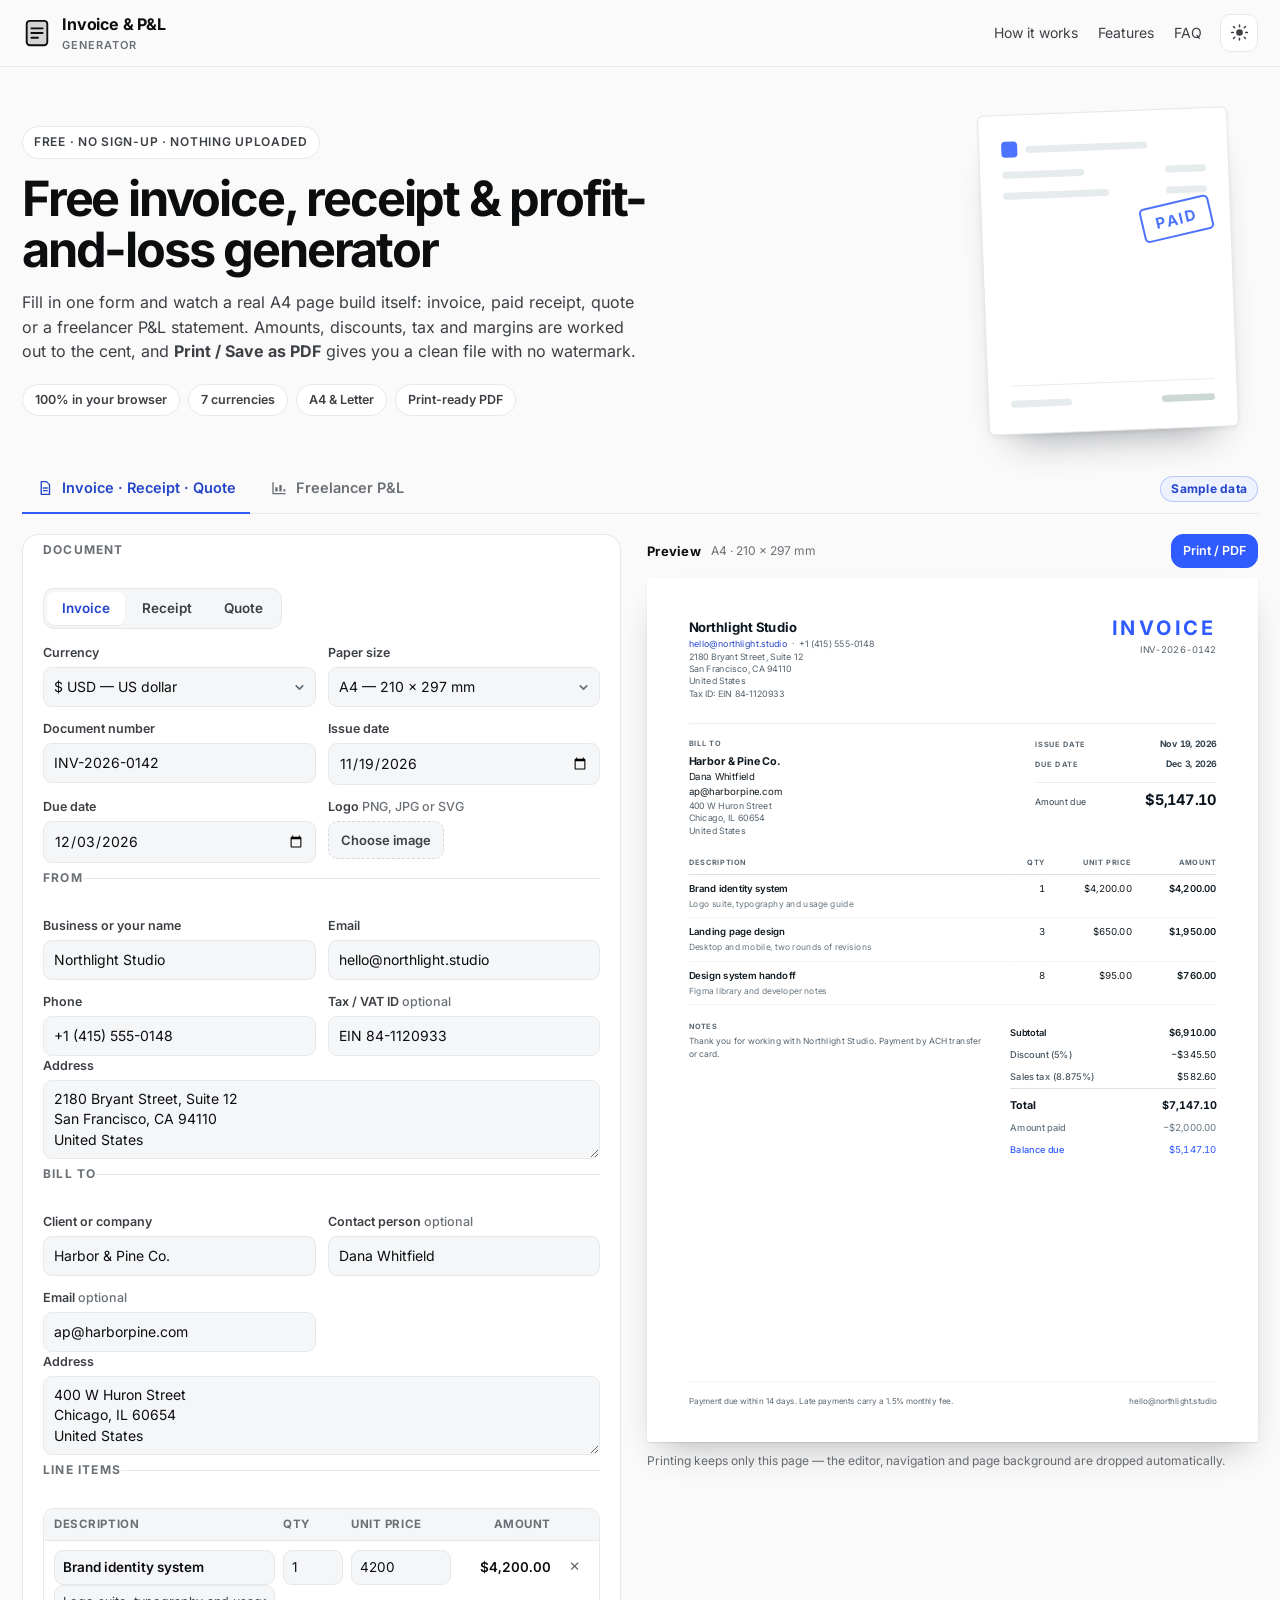
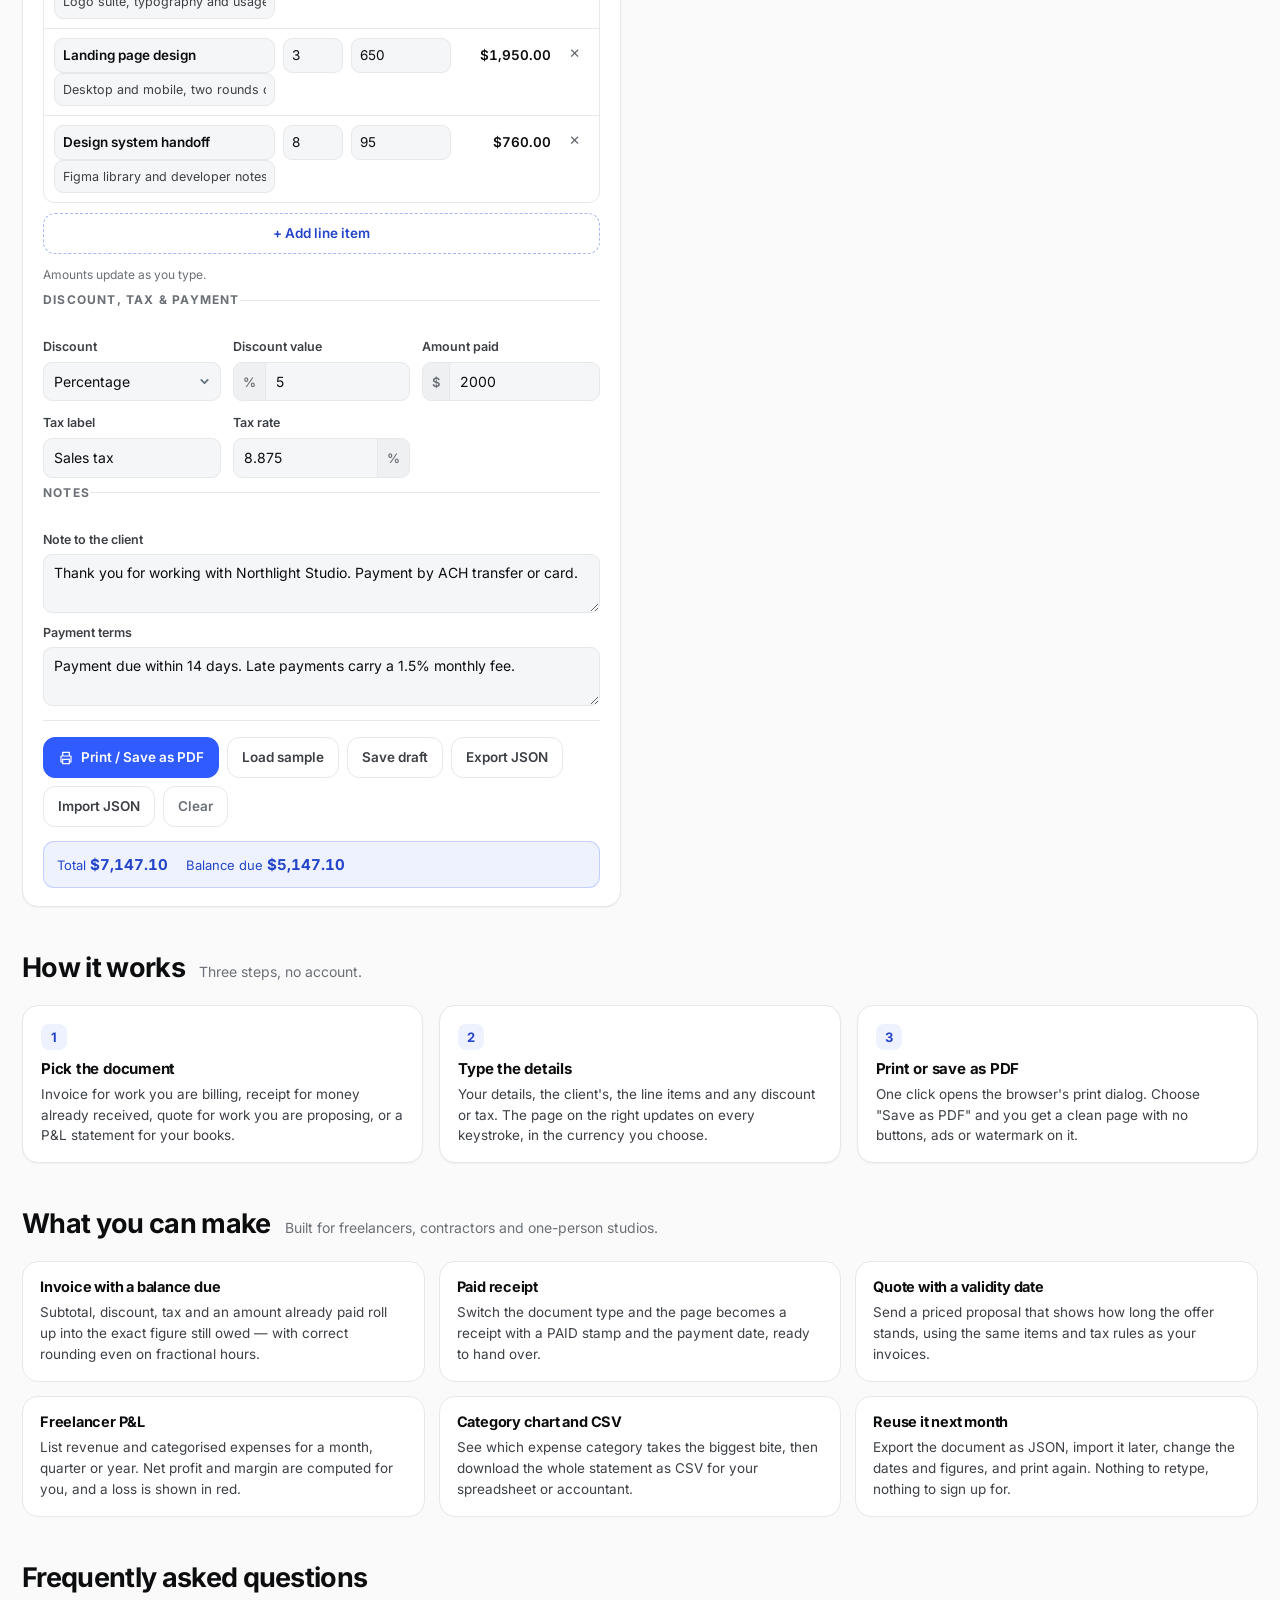
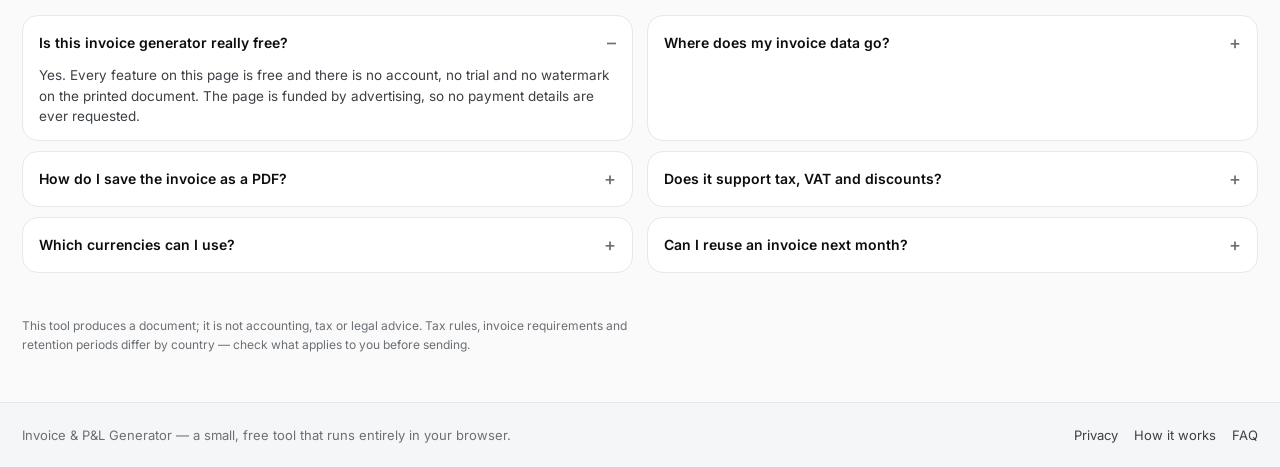
==== commit c876c87d: "Redesign UI with Direction A (Crisp Bento): #FAFAFA canvas, white hairline tiles, cobalt #2F5BFF sin" ====
--- a/index.html
+++ b/index.html
@@ -8,7 +8,7 @@
 <link rel="canonical" href="https://marcj81.github.io/invoice-receipt-pl-generator/">
 <meta name="robots" content="index, follow">
 <meta name="color-scheme" content="light dark">
-<meta name="theme-color" content="#0e7c66">
+<meta name="theme-color" content="#FAFAFA">
 <meta property="og:type" content="website">
 <meta property="og:site_name" content="Invoice &amp; P&amp;L Generator">
 <meta property="og:title" content="Free Invoice, Receipt &amp; P&amp;L Generator">
--- a/assets/styles.css
+++ b/assets/styles.css
@@ -24,31 +24,37 @@
     U+2C60-2C7F, U+A720-A7FF;
 }
 
+/* Design system: A — Crisp Bento SaaS
+   순백 표면 #FFFFFF · 바탕 #FAFAFA · 1px 헤어라인 #E7E8EA · 16px 타일 라운드
+   잉크 #0C0D0F · 코발트 #2F5BFF 단일 액센트 · 산세리프 800 헤드라인 */
 :root {
-  --bg: #f2f5f4;
-  --bg-soft: #e9eeec;
-  --surface: #ffffff;
-  --surface-2: #f8faf9;
-  --ink: #0f1720;
-  --ink-soft: #3c4a55;
-  --muted: #62727e;
-  --border: #e0e7e4;
-  --border-strong: #ccd7d2;
-  --accent: #0e7c66;
-  --accent-hover: #0a6653;
-  --accent-soft: #e5f4ef;
-  --accent-ink: #0a5d4c;
-  --amber: #a45a09;
-  --amber-soft: #fdf2e2;
-  --red: #b42318;
-  --red-soft: #fdeceb;
-  --green: #08705a;
-  --green-soft: #e6f6f1;
-  --shadow-sm: 0 1px 2px rgba(15, 23, 32, .06);
-  --shadow-md: 0 1px 2px rgba(15, 23, 32, .05), 0 18px 40px -22px rgba(15, 23, 32, .3);
-  --shadow-paper: 0 1px 2px rgba(15, 23, 32, .1), 0 18px 34px -14px rgba(15, 23, 32, .28);
-  --radius: 13px;
-  --radius-lg: 20px;
+  --bg: #FAFAFA;
+  --bg-soft: #F5F6F7;
+  --surface: #FFFFFF;
+  --surface-2: #F5F6F7;
+  --ink: #0C0D0F;
+  --ink-soft: #3C4045;
+  --muted: #6B7076;
+  --border: #E7E8EA;
+  --border-strong: #D7D9DD;
+  --accent: #2F5BFF;
+  --accent-hover: #2445C9;
+  --accent-soft: #EEF2FF;
+  --accent-ink: #2445C9;
+  --on-accent: #FFFFFF;
+  /* semantic states — colour carries meaning, not decoration */
+  --amber: #A9550A;
+  --amber-soft: #FDF2E2;
+  --red: #B4211C;
+  --red-soft: #FDECEB;
+  --green: #0B7A55;
+  --green-soft: #E9F9F1;
+  --shadow-sm: 0 1px 2px rgba(12, 13, 15, .05);
+  --shadow-md: 0 12px 28px -20px rgba(12, 13, 15, .35);
+  --shadow-paper: 0 1px 2px rgba(12, 13, 15, .10), 0 18px 34px -14px rgba(12, 13, 15, .28);
+  --radius: 16px;
+  --radius-lg: 16px;
+  --radius-btn: 12px;
   --font: "Inter", system-ui, -apple-system, BlinkMacSystemFont, "Segoe UI", Roboto,
     "Helvetica Neue", Arial, "Liberation Sans", "Noto Sans", sans-serif;
   --mono: ui-monospace, SFMono-Regular, "SF Mono", Menlo, Consolas, monospace;
@@ -56,27 +62,28 @@
 }
 
 :root[data-theme="dark"] {
-  --bg: #0b1114;
-  --bg-soft: #0f171b;
-  --surface: #121b1f;
-  --surface-2: #162126;
-  --ink: #e9f0ee;
-  --ink-soft: #c2cfcb;
-  --muted: #93a5a1;
-  --border: #233034;
-  --border-strong: #2f4045;
-  --accent: #45c5a8;
-  --accent-hover: #69d6bd;
-  --accent-soft: #112a26;
-  --accent-ink: #9fe6d5;
-  --amber: #f0b45f;
-  --amber-soft: #2a2010;
-  --red: #f79a92;
-  --red-soft: #2b1412;
-  --green: #6fdcbd;
-  --green-soft: #0e2620;
+  --bg: #0A0B0D;
+  --bg-soft: #0E0F12;
+  --surface: #121317;
+  --surface-2: #17181C;
+  --ink: #F4F5F7;
+  --ink-soft: #C7CBD2;
+  --muted: #9AA0A9;
+  --border: #24262B;
+  --border-strong: #34373E;
+  --accent: #8AA4FF;
+  --accent-hover: #5B7BFF;
+  --accent-soft: rgba(47, 91, 255, .18);
+  --accent-ink: #C3D2FF;
+  --on-accent: #0A0B0D;
+  --amber: #F7BE6A;
+  --amber-soft: rgba(247, 190, 106, .12);
+  --red: #FF9A94;
+  --red-soft: rgba(255, 154, 148, .12);
+  --green: #3ED9A0;
+  --green-soft: rgba(62, 217, 160, .12);
   --shadow-sm: 0 1px 2px rgba(0, 0, 0, .5);
-  --shadow-md: 0 1px 2px rgba(0, 0, 0, .5), 0 18px 40px -22px rgba(0, 0, 0, .9);
+  --shadow-md: 0 16px 40px -22px rgba(0, 0, 0, .9);
   --shadow-paper: 0 1px 2px rgba(0, 0, 0, .6), 0 20px 40px -16px rgba(0, 0, 0, .85);
   color-scheme: dark;
 }
@@ -97,6 +104,7 @@
 }
 
 h1, h2, h3, h4 { margin: 0; line-height: 1.25; letter-spacing: -0.015em; }
+h1, h2 { font-weight: 800; letter-spacing: -0.04em; }
 p { margin: 0; }
 a { color: var(--accent-ink); }
 button, input, select, textarea { font: inherit; color: inherit; }
@@ -147,7 +155,7 @@
   letter-spacing: -0.01em;
   flex-shrink: 0;
 }
-.brand-mark { width: 30px; height: 30px; color: var(--accent); flex-shrink: 0; }
+.brand-mark { width: 30px; height: 30px; color: var(--ink); flex-shrink: 0; }
 .brand-text small {
   display: block;
   font-size: 11px;
@@ -194,17 +202,24 @@
   align-items: center;
 }
 .eyebrow {
+  display: inline-flex;
+  align-items: center;
   font-size: 12px;
-  font-weight: 700;
-  letter-spacing: .1em;
+  font-weight: 600;
+  letter-spacing: .06em;
   text-transform: uppercase;
-  color: var(--accent-ink);
-  margin-bottom: 10px;
+  color: var(--ink-soft);
+  background: var(--surface);
+  border: 1px solid var(--border);
+  border-radius: 999px;
+  padding: 6px 11px;
+  margin-bottom: 14px;
 }
 .hero h1 {
-  font-size: clamp(30px, 3.5vw, 44px);
-  font-weight: 700;
-  letter-spacing: -0.03em;
+  font-size: clamp(32px, 3.8vw, 50px);
+  font-weight: 800;
+  letter-spacing: -0.045em;
+  line-height: 1.06;
   max-width: 20ch;
 }
 .lede {
@@ -247,7 +262,7 @@
   transform: rotate(-2.2deg);
 }
 .mini-row { display: flex; align-items: center; gap: 8px; }
-.mini-dot { width: 16px; height: 16px; border-radius: 4px; background: #0e7c66; opacity: .8; }
+.mini-dot { width: 16px; height: 16px; border-radius: 4px; background: #2F5BFF; opacity: .85; }
 .mini-line { height: 7px; border-radius: 4px; background: #e6ecee; display: block; }
 .mini-line.strong { background: #cbd8d3; }
 .mini-line.right { margin-left: auto; }
@@ -266,8 +281,8 @@
   right: 18px;
   top: 92px;
   transform: rotate(-11deg);
-  border: 2.5px solid #0e7c66;
-  color: #0e7c66;
+  border: 2.5px solid #2F5BFF;
+  color: #2F5BFF;
   border-radius: 5px;
   padding: 4px 12px;
   font-size: 15px;
@@ -586,8 +601,8 @@
   border: 1px solid var(--border);
   background: var(--surface);
   color: var(--ink-soft);
-  border-radius: 9px;
-  padding: 8px 13px;
+  border-radius: var(--radius-btn);
+  padding: 9px 14px;
   font-size: 13.5px;
   font-weight: 600;
   cursor: pointer;
@@ -600,10 +615,9 @@
 .btn-primary {
   background: var(--accent);
   border-color: var(--accent);
-  color: #fff;
-}
-.btn-primary:hover { background: var(--accent-hover); border-color: var(--accent-hover); color: #fff; }
-:root[data-theme="dark"] .btn-primary { color: #06201a; }
+  color: var(--on-accent);
+}
+.btn-primary:hover { background: var(--accent-hover); border-color: var(--accent-hover); color: var(--on-accent); }
 .btn-small { padding: 6px 11px; font-size: 12.5px; }
 .btn-quiet { color: var(--muted); }
 .btn-quiet:hover { color: var(--red); border-color: color-mix(in srgb, var(--red) 30%, transparent); background: var(--red-soft); }
@@ -699,6 +713,7 @@
 .p-head { display: flex; justify-content: space-between; gap: 24px; align-items: flex-start; }
 .p-brand { display: flex; gap: 14px; align-items: flex-start; min-width: 0; }
 .p-logo { max-height: 54px; max-width: 150px; object-fit: contain; display: block; margin-bottom: 6px; }
+.paper a { color: #2445C9; text-decoration: none; }
 .p-name { font-size: 17px; font-weight: 700; letter-spacing: -.01em; color: #0c1620; }
 .p-lines { font-size: 11.5px; color: #55636e; white-space: pre-line; line-height: 1.42; }
 .p-doctype { text-align: right; flex-shrink: 0; }
@@ -706,7 +721,7 @@
   font-size: 26px;
   font-weight: 800;
   letter-spacing: .16em;
-  color: #0e7c66;
+  color: #2F5BFF;
   line-height: 1;
 }
 .p-doc-num { font-size: 12px; color: #55636e; margin-top: 6px; font-variant-numeric: tabular-nums; }
@@ -714,8 +729,8 @@
   display: inline-block;
   margin-top: 12px;
   transform: rotate(-8deg);
-  border: 2.5px solid #0e7c66;
-  color: #0e7c66;
+  border: 2.5px solid #2F5BFF;
+  color: #2F5BFF;
   border-radius: 5px;
   padding: 4px 13px;
   font-size: 17px;
@@ -739,7 +754,7 @@
   font-weight: 700;
   letter-spacing: .12em;
   text-transform: uppercase;
-  color: #7a8894;
+  color: #5B6771;
   margin-bottom: 5px;
 }
 .p-client { font-size: 12.5px; color: #101a21; }
@@ -768,7 +783,7 @@
   font-weight: 700;
   letter-spacing: .11em;
   text-transform: uppercase;
-  color: #7a8894;
+  color: #5B6771;
   padding: 0 0 8px;
   border-bottom: 1.5px solid #cfd8dd;
 }
@@ -783,7 +798,7 @@
 .p-items .it-detail { display: block; font-size: 11px; color: #66757f; margin-top: 2px; }
 .p-items td.num { font-variant-numeric: tabular-nums; white-space: nowrap; }
 .p-items .it-amount { font-weight: 600; }
-.p-empty { font-size: 12px; color: #8a979f; padding: 14px 0; }
+.p-empty { font-size: 12px; color: #5B6771; padding: 14px 0; }
 
 .p-summary {
   display: grid;
@@ -793,7 +808,7 @@
   align-items: start;
 }
 .p-notes { font-size: 11px; color: #55636e; white-space: pre-line; }
-.p-notes h4 { font-size: 9.5px; letter-spacing: .11em; text-transform: uppercase; color: #7a8894; margin-bottom: 5px; }
+.p-notes h4 { font-size: 9.5px; letter-spacing: .11em; text-transform: uppercase; color: #5B6771; margin-bottom: 5px; }
 .p-totals { width: 100%; border-collapse: collapse; }
 .p-totals th {
   text-align: left;
@@ -813,14 +828,14 @@
   color: #0c1620;
 }
 .p-totals tr.dim th, .p-totals tr.dim td { color: #66757f; }
-.p-totals tr.balance th, .p-totals tr.balance td { color: #0e7c66; }
+.p-totals tr.balance th, .p-totals tr.balance td { color: #2F5BFF; }
 
 .p-foot {
   margin-top: auto;
   padding-top: 18px;
   border-top: 1px solid #eef2f4;
   font-size: 10.5px;
-  color: #7a8894;
+  color: #5B6771;
   display: flex;
   justify-content: space-between;
   gap: 16px;
@@ -835,7 +850,7 @@
   font-weight: 700;
   letter-spacing: .12em;
   text-transform: uppercase;
-  color: #7a8894;
+  color: #5B6771;
   padding-bottom: 6px;
   border-bottom: 1.5px solid #cfd8dd;
   margin-bottom: 4px;
@@ -873,7 +888,7 @@
   gap: 16px;
 }
 .pl-net .pl-net-label { font-size: 10px; font-weight: 700; letter-spacing: .11em; text-transform: uppercase; color: #4a5863; }
-.pl-net .pl-net-value { font-size: 21px; font-weight: 800; color: #0a5d4c; font-variant-numeric: tabular-nums; letter-spacing: -.01em; }
+.pl-net .pl-net-value { font-size: 21px; font-weight: 800; color: #2445C9; font-variant-numeric: tabular-nums; letter-spacing: -.01em; }
 .pl-net.is-loss { background: #fdeceb; border-color: #f3cdc9; }
 .pl-net.is-loss .pl-net-value { color: #b42318; }
 .pl-net .pl-margin { font-size: 11.5px; color: #4a5863; text-align: right; }
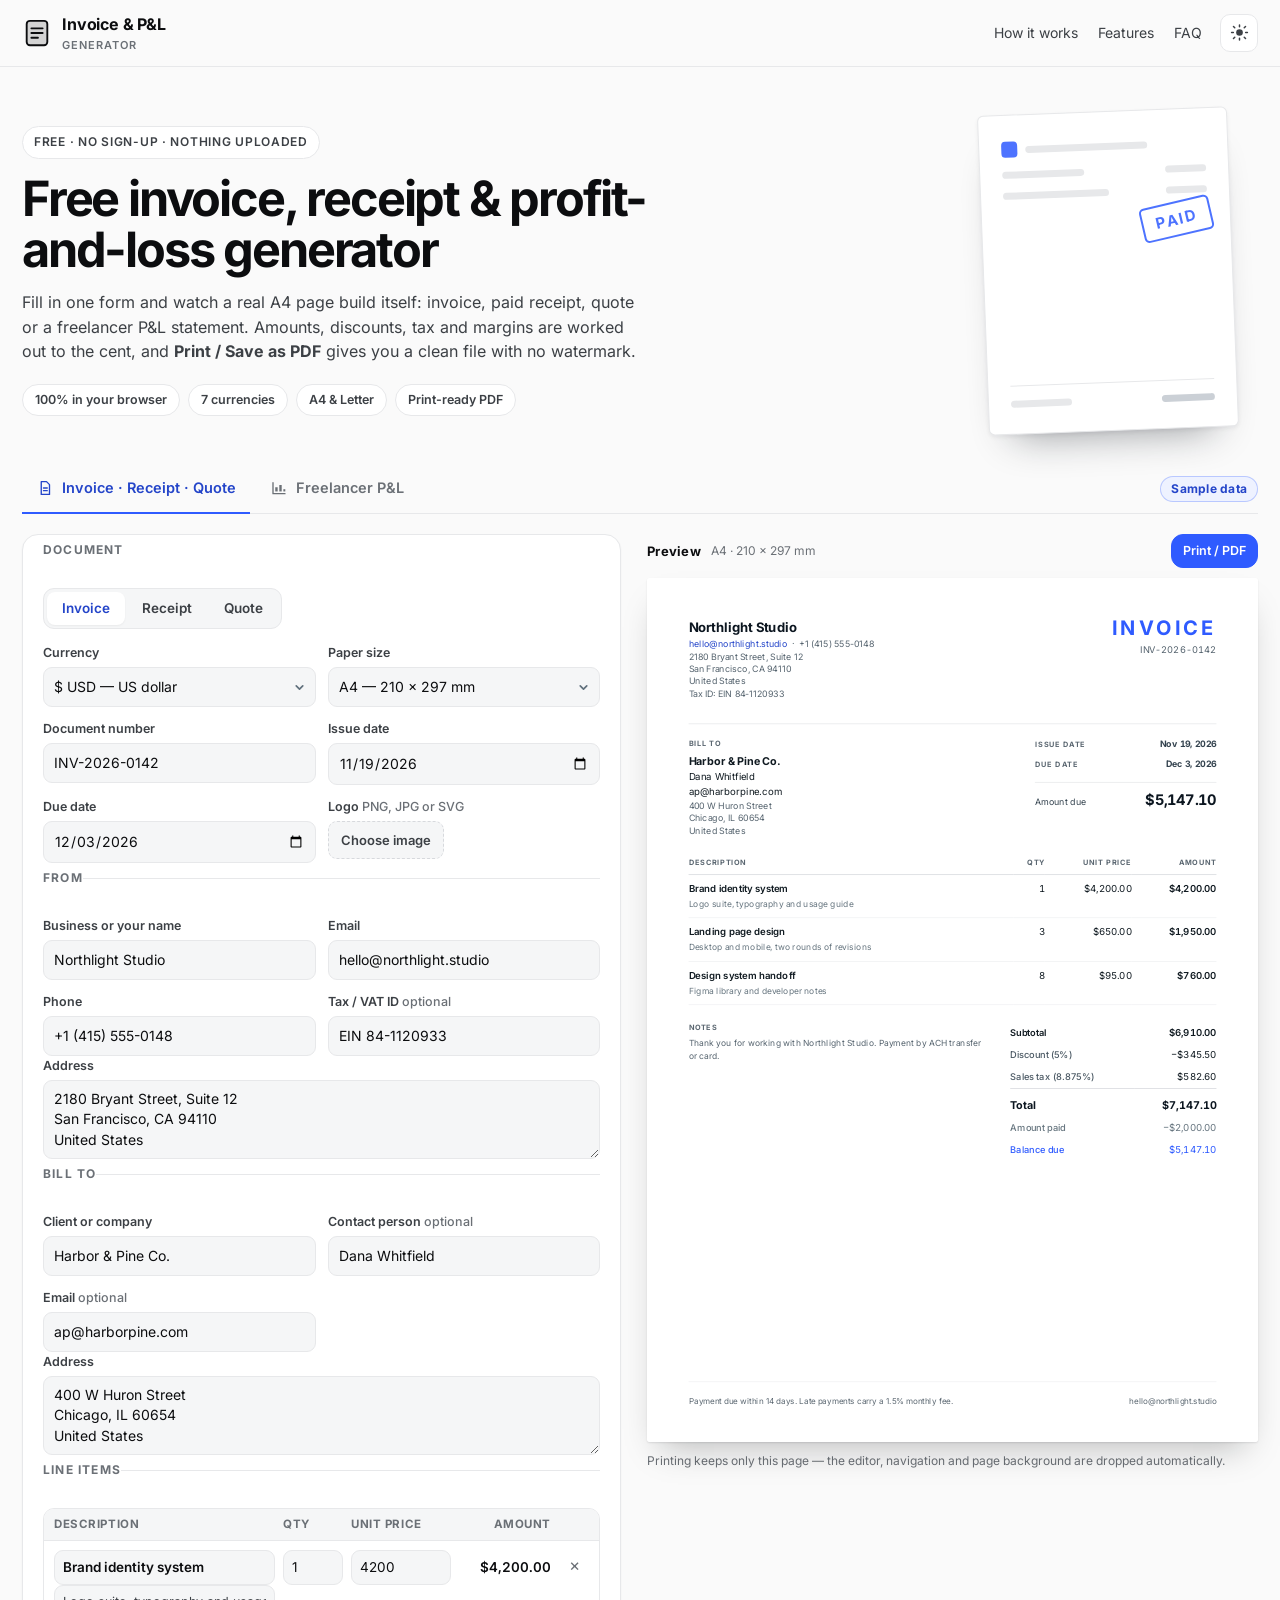
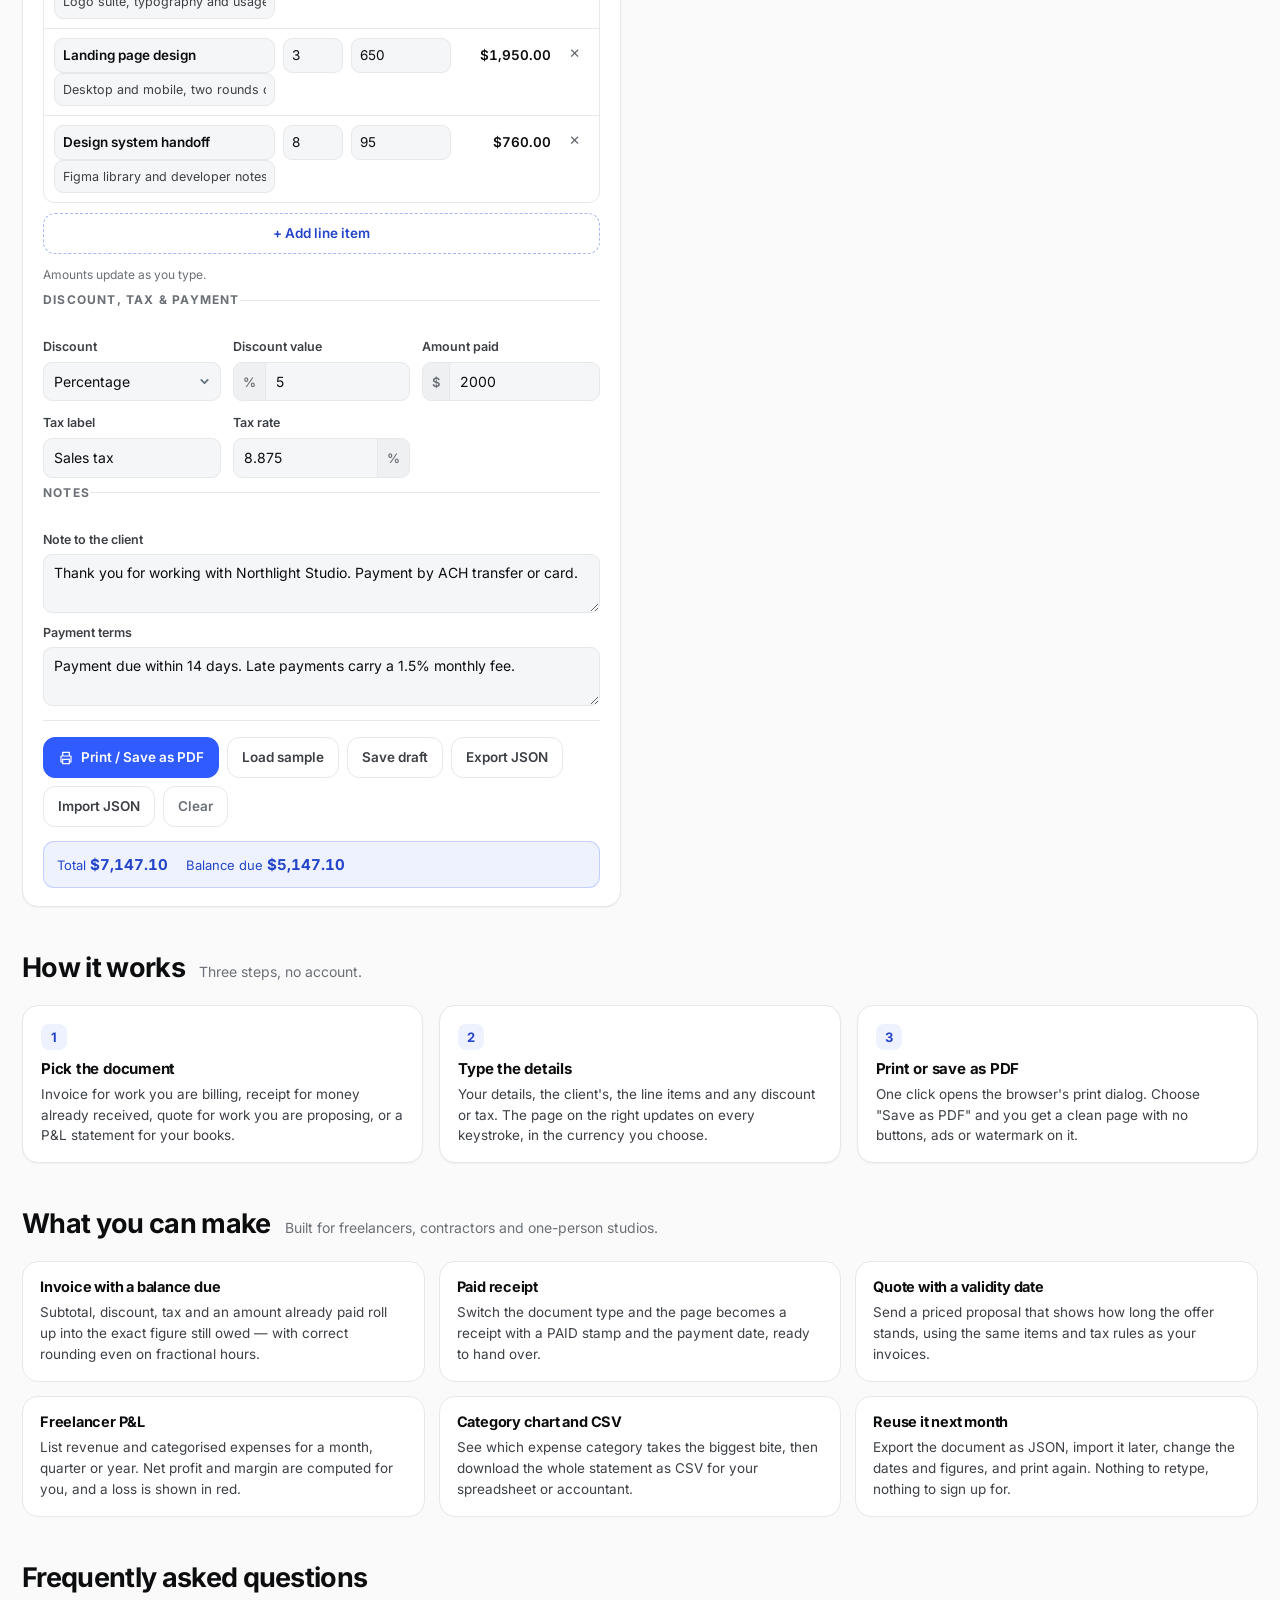
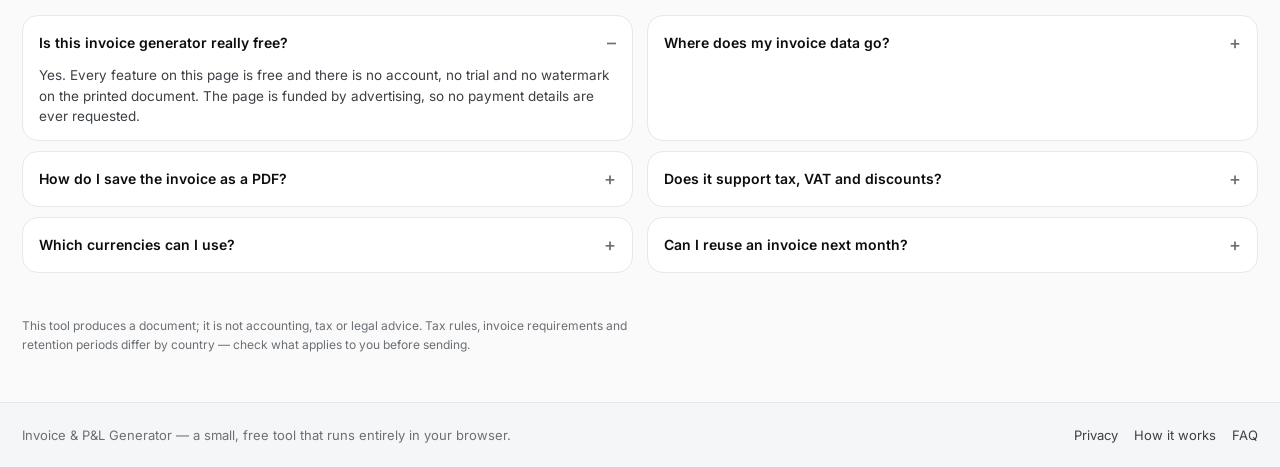
==== commit 04f014c5: "Warn on negative quantity/unit price and clamp the line to 0" ====
--- a/index.html
+++ b/index.html
@@ -346,7 +346,7 @@
           <button type="button" class="btn" id="btn-save-draft">Save draft</button>
           <button type="button" class="btn" id="btn-export">Export JSON</button>
           <button type="button" class="btn" id="btn-import">Import JSON</button>
-          <input type="file" id="import-file" accept="application/json,.json" hidden>
+          <input type="file" id="import-file" accept="application/json,.json" aria-label="Import a saved JSON file" hidden>
           <button type="button" class="btn btn-quiet" id="btn-clear">Clear</button>
         </div>
 
--- a/assets/styles.css
+++ b/assets/styles.css
@@ -253,7 +253,7 @@
   height: 320px;
   background: #fff;
   border-radius: 6px;
-  border: 1px solid #e3e8ea;
+  border: 1px solid #E7E8EA;
   box-shadow: 0 2px 4px rgba(15, 23, 32, .06), 0 26px 40px -26px rgba(15, 23, 32, .45);
   padding: 26px 22px;
   display: flex;
@@ -263,15 +263,15 @@
 }
 .mini-row { display: flex; align-items: center; gap: 8px; }
 .mini-dot { width: 16px; height: 16px; border-radius: 4px; background: #2F5BFF; opacity: .85; }
-.mini-line { height: 7px; border-radius: 4px; background: #e6ecee; display: block; }
-.mini-line.strong { background: #cbd8d3; }
+.mini-line { height: 7px; border-radius: 4px; background: #E7E8EA; display: block; }
+.mini-line.strong { background: #CBD0D6; }
 .mini-line.right { margin-left: auto; }
 .w20 { width: 20%; } .w26 { width: 26%; } .w30 { width: 30%; }
 .w40 { width: 40%; } .w52 { width: 52%; } .w60 { width: 60%; }
 .mini-total {
   margin-top: auto;
   padding-top: 14px;
-  border-top: 1.5px solid #e6ecee;
+  border-top: 1.5px solid #E7E8EA;
   display: flex;
   align-items: center;
   gap: 8px;
@@ -542,6 +542,19 @@
 }
 .item-row:last-child { border-bottom: 0; }
 .item-row .inp { padding: 6px 8px; font-size: 13.5px; }
+.item-row .inp.is-invalid {
+  border-color: var(--amber);
+  box-shadow: 0 0 0 2px color-mix(in srgb, var(--amber) 16%, transparent);
+}
+.item-warn {
+  grid-column: 1 / -1;
+  margin: 1px 0 0;
+  font-size: 12px;
+  line-height: 1.45;
+  font-weight: 600;
+  color: var(--amber);
+}
+.hint.is-warn { color: var(--amber); }
 .item-cell { display: flex; flex-direction: column; gap: 4px; min-width: 0; }
 .cell-cap { display: none; font-size: 11px; font-weight: 600; color: var(--muted); }
 .item-desc .inp.desc { font-weight: 600; }
@@ -746,7 +759,7 @@
   gap: 26px;
   margin-top: 30px;
   padding-top: 18px;
-  border-top: 1.5px solid #e2e8eb;
+  border-top: 1.5px solid #E7E8EA;
 }
 .p-label {
   display: block;
@@ -770,7 +783,7 @@
   gap: 10px;
   margin-top: 4px;
   padding-top: 9px;
-  border-top: 1.5px solid #e2e8eb;
+  border-top: 1.5px solid #E7E8EA;
   font-size: 11.5px;
   color: #33424e;
 }
@@ -785,12 +798,12 @@
   text-transform: uppercase;
   color: #5B6771;
   padding: 0 0 8px;
-  border-bottom: 1.5px solid #cfd8dd;
+  border-bottom: 1.5px solid #D7D9DD;
 }
 .p-items th.num, .p-items td.num { text-align: right; }
 .p-items td {
   padding: 9px 0;
-  border-bottom: 1px solid #eef2f4;
+  border-bottom: 1px solid #F0F1F3;
   vertical-align: top;
   font-size: 12.5px;
 }
@@ -808,7 +821,7 @@
   align-items: start;
 }
 .p-notes { font-size: 11px; color: #55636e; white-space: pre-line; }
-.p-notes h4 { font-size: 9.5px; letter-spacing: .11em; text-transform: uppercase; color: #5B6771; margin-bottom: 5px; }
+.p-notes .p-notes-title { font-size: 9.5px; letter-spacing: .11em; text-transform: uppercase; color: #5B6771; margin-bottom: 5px; font-weight: 700; }
 .p-totals { width: 100%; border-collapse: collapse; }
 .p-totals th {
   text-align: left;
@@ -820,7 +833,7 @@
 .p-totals td { text-align: right; font-variant-numeric: tabular-nums; font-size: 12.5px; padding: 5px 0; white-space: nowrap; }
 .p-totals tr.sub th, .p-totals tr.sub td { color: #101a21; font-weight: 600; }
 .p-totals tr.grand th, .p-totals tr.grand td {
-  border-top: 1.5px solid #cfd8dd;
+  border-top: 1.5px solid #D7D9DD;
   padding-top: 10px;
   margin-top: 6px;
   font-size: 14px;
@@ -833,7 +846,7 @@
 .p-foot {
   margin-top: auto;
   padding-top: 18px;
-  border-top: 1px solid #eef2f4;
+  border-top: 1px solid #F0F1F3;
   font-size: 10.5px;
   color: #5B6771;
   display: flex;
@@ -852,7 +865,7 @@
   text-transform: uppercase;
   color: #5B6771;
   padding-bottom: 6px;
-  border-bottom: 1.5px solid #cfd8dd;
+  border-bottom: 1.5px solid #D7D9DD;
   margin-bottom: 4px;
 }
 .pl-line {
@@ -872,7 +885,7 @@
   font-size: 12px;
   font-weight: 700;
   color: #101a21;
-  border-top: 1.5px solid #e2e8eb;
+  border-top: 1.5px solid #E7E8EA;
   margin-top: 4px;
 }
 .pl-subtotal b { font-variant-numeric: tabular-nums; }
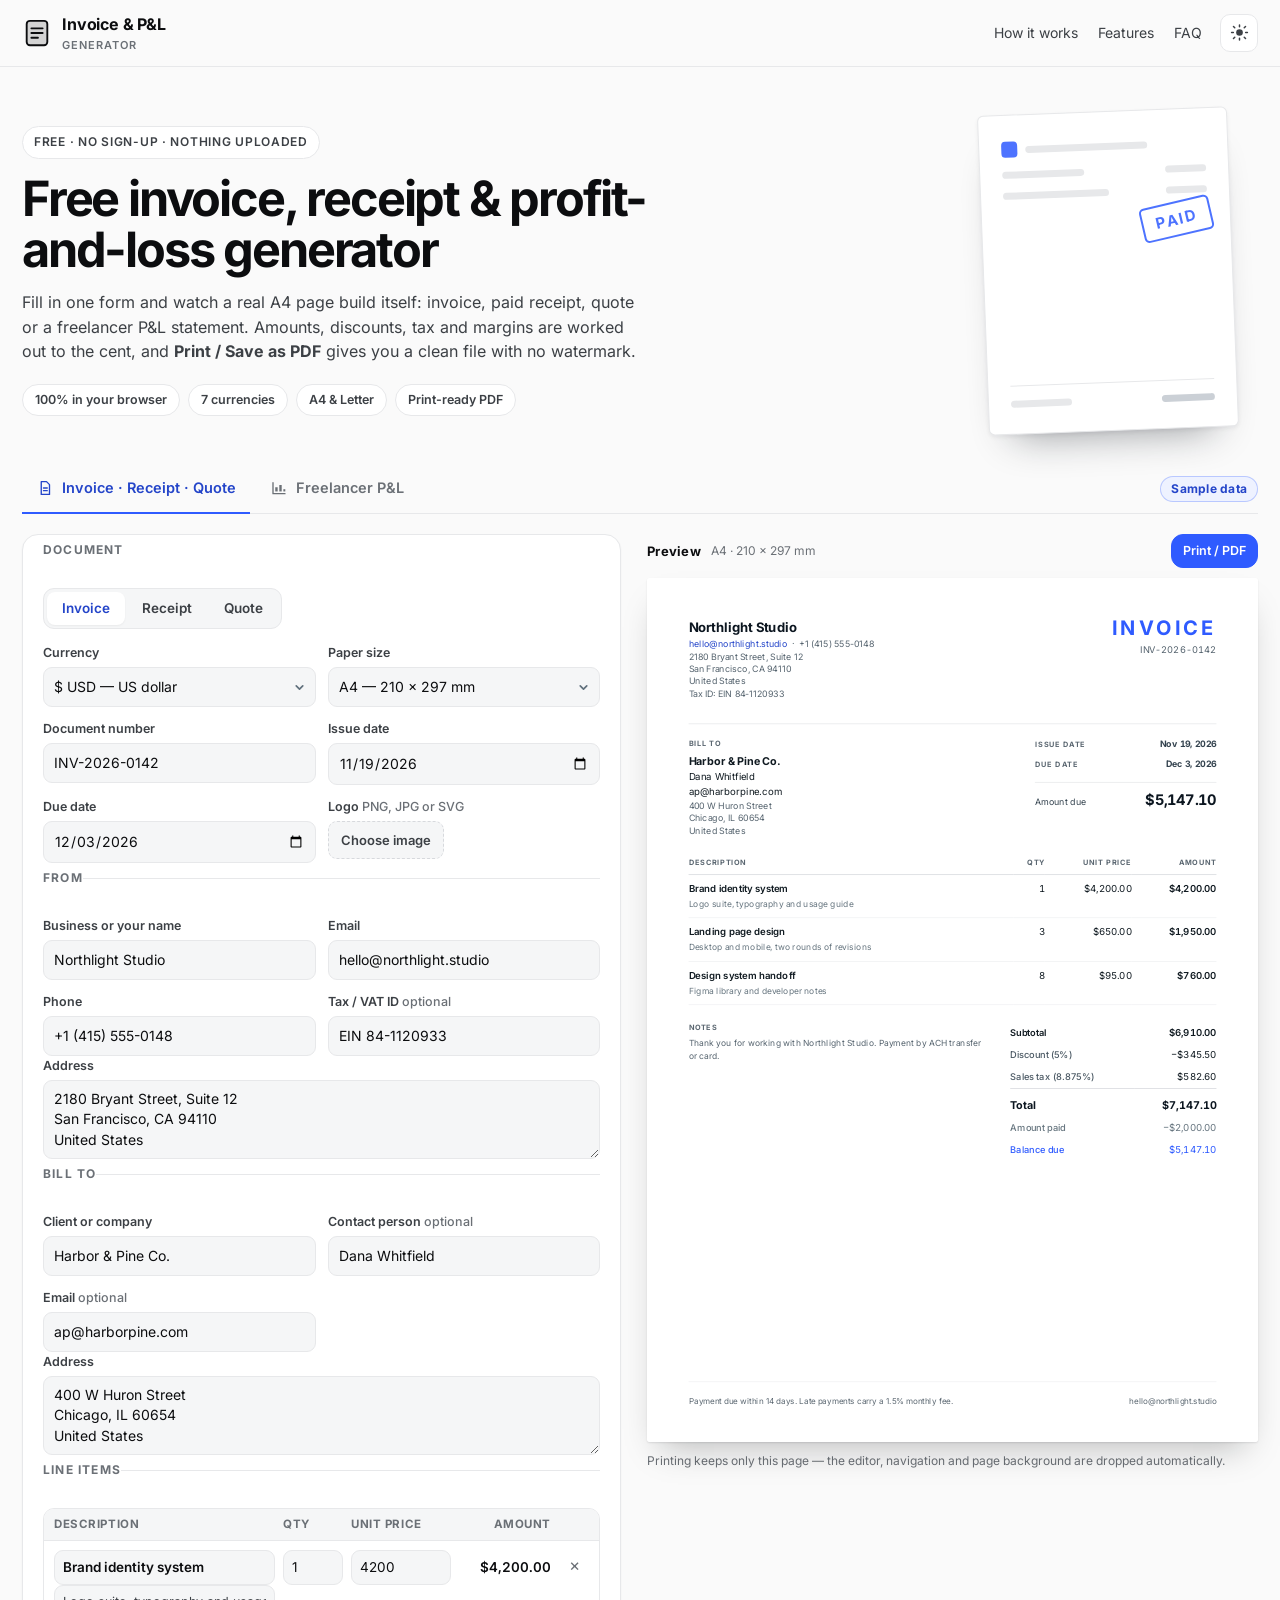
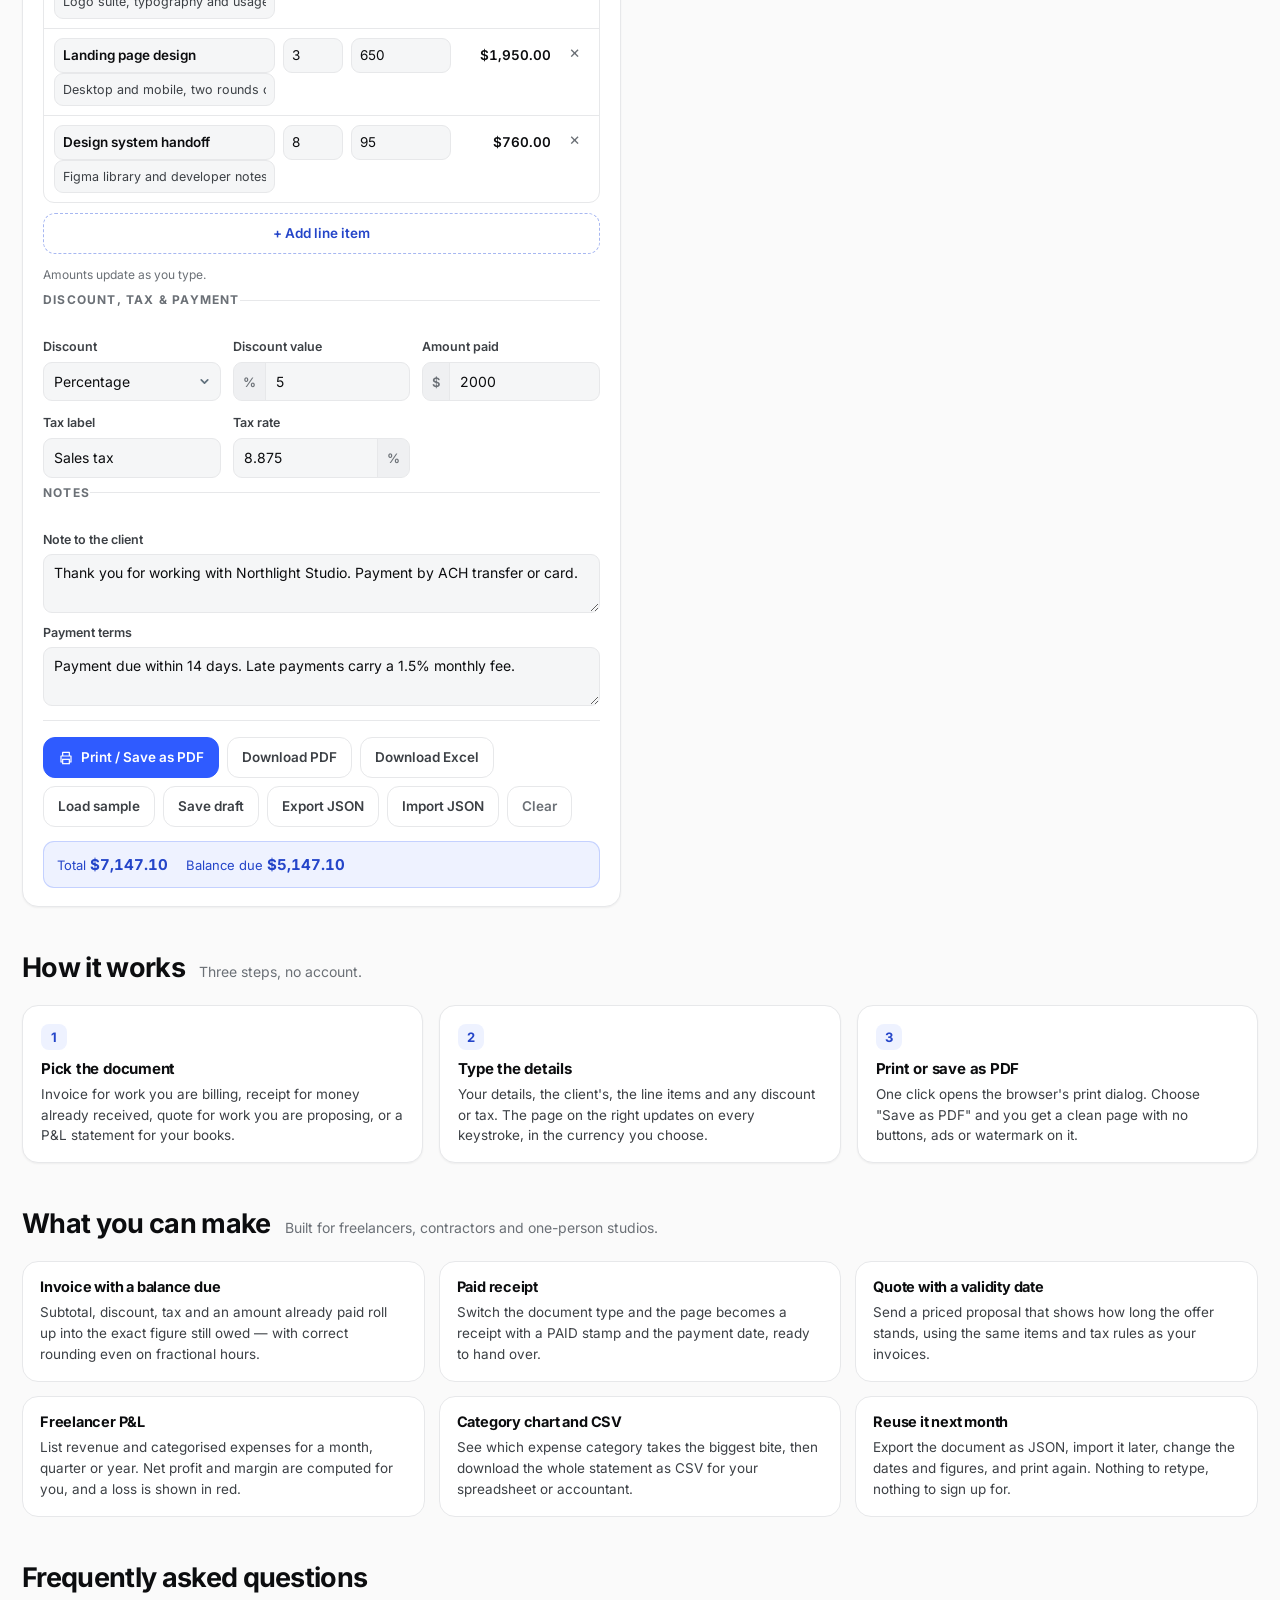
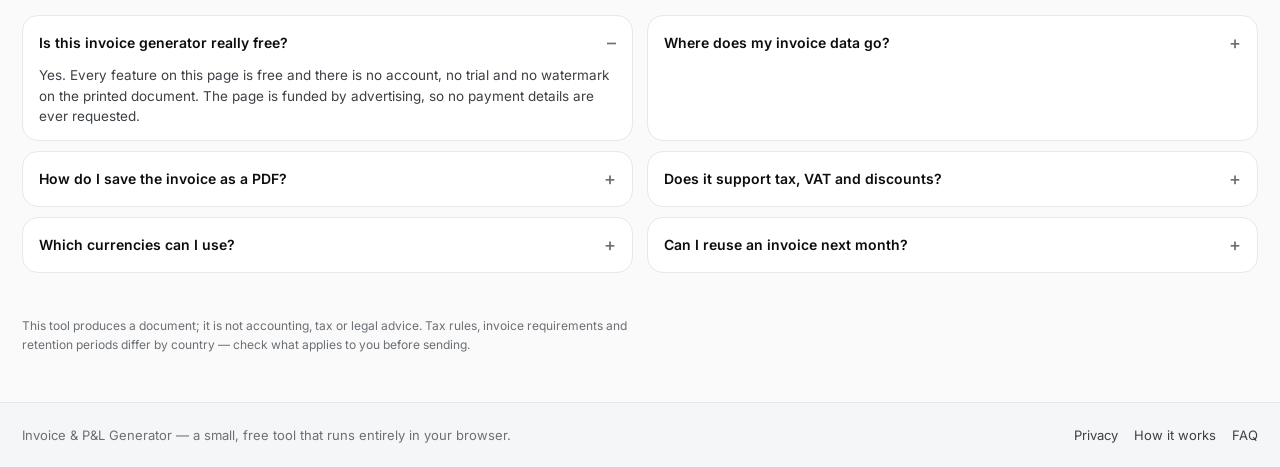
==== commit 8a5db632: "Real PDF export (jsPDF + AutoTable) + Excel export (SheetJS)" ====
--- a/index.html
+++ b/index.html
@@ -342,6 +342,8 @@
             <svg viewBox="0 0 24 24" aria-hidden="true" focusable="false"><path d="M7 9V3.5h10V9M7 18H4.5V9h15v9H17" fill="none" stroke="currentColor" stroke-width="1.8" stroke-linejoin="round"></path><rect x="7" y="14" width="10" height="6.5" fill="none" stroke="currentColor" stroke-width="1.8"></rect></svg>
             Print / Save as PDF
           </button>
+          <button type="button" class="btn" id="btn-pdf-doc">Download PDF</button>
+          <button type="button" class="btn" id="btn-xlsx-doc">Download Excel</button>
           <button type="button" class="btn" id="btn-sample">Load sample</button>
           <button type="button" class="btn" id="btn-save-draft">Save draft</button>
           <button type="button" class="btn" id="btn-export">Export JSON</button>
@@ -457,6 +459,8 @@
             <svg viewBox="0 0 24 24" aria-hidden="true" focusable="false"><path d="M7 9V3.5h10V9M7 18H4.5V9h15v9H17" fill="none" stroke="currentColor" stroke-width="1.8" stroke-linejoin="round"></path><rect x="7" y="14" width="10" height="6.5" fill="none" stroke="currentColor" stroke-width="1.8"></rect></svg>
             Print / Save as PDF
           </button>
+          <button type="button" class="btn" id="btn-pdf-pl">Download PDF</button>
+          <button type="button" class="btn" id="btn-xlsx-pl">Download Excel</button>
           <button type="button" class="btn" id="btn-csv">Download CSV</button>
           <span class="bom-toggle">
             <input id="csv-bom" type="checkbox" checked>
@@ -603,6 +607,8 @@
 </noscript>
 
 <script src="assets/ledger.js"></script>
+<script src="assets/pdf-export.js"></script>
+<script src="assets/xlsx-export.js"></script>
 <script src="assets/app.js"></script>
 </body>
 </html>
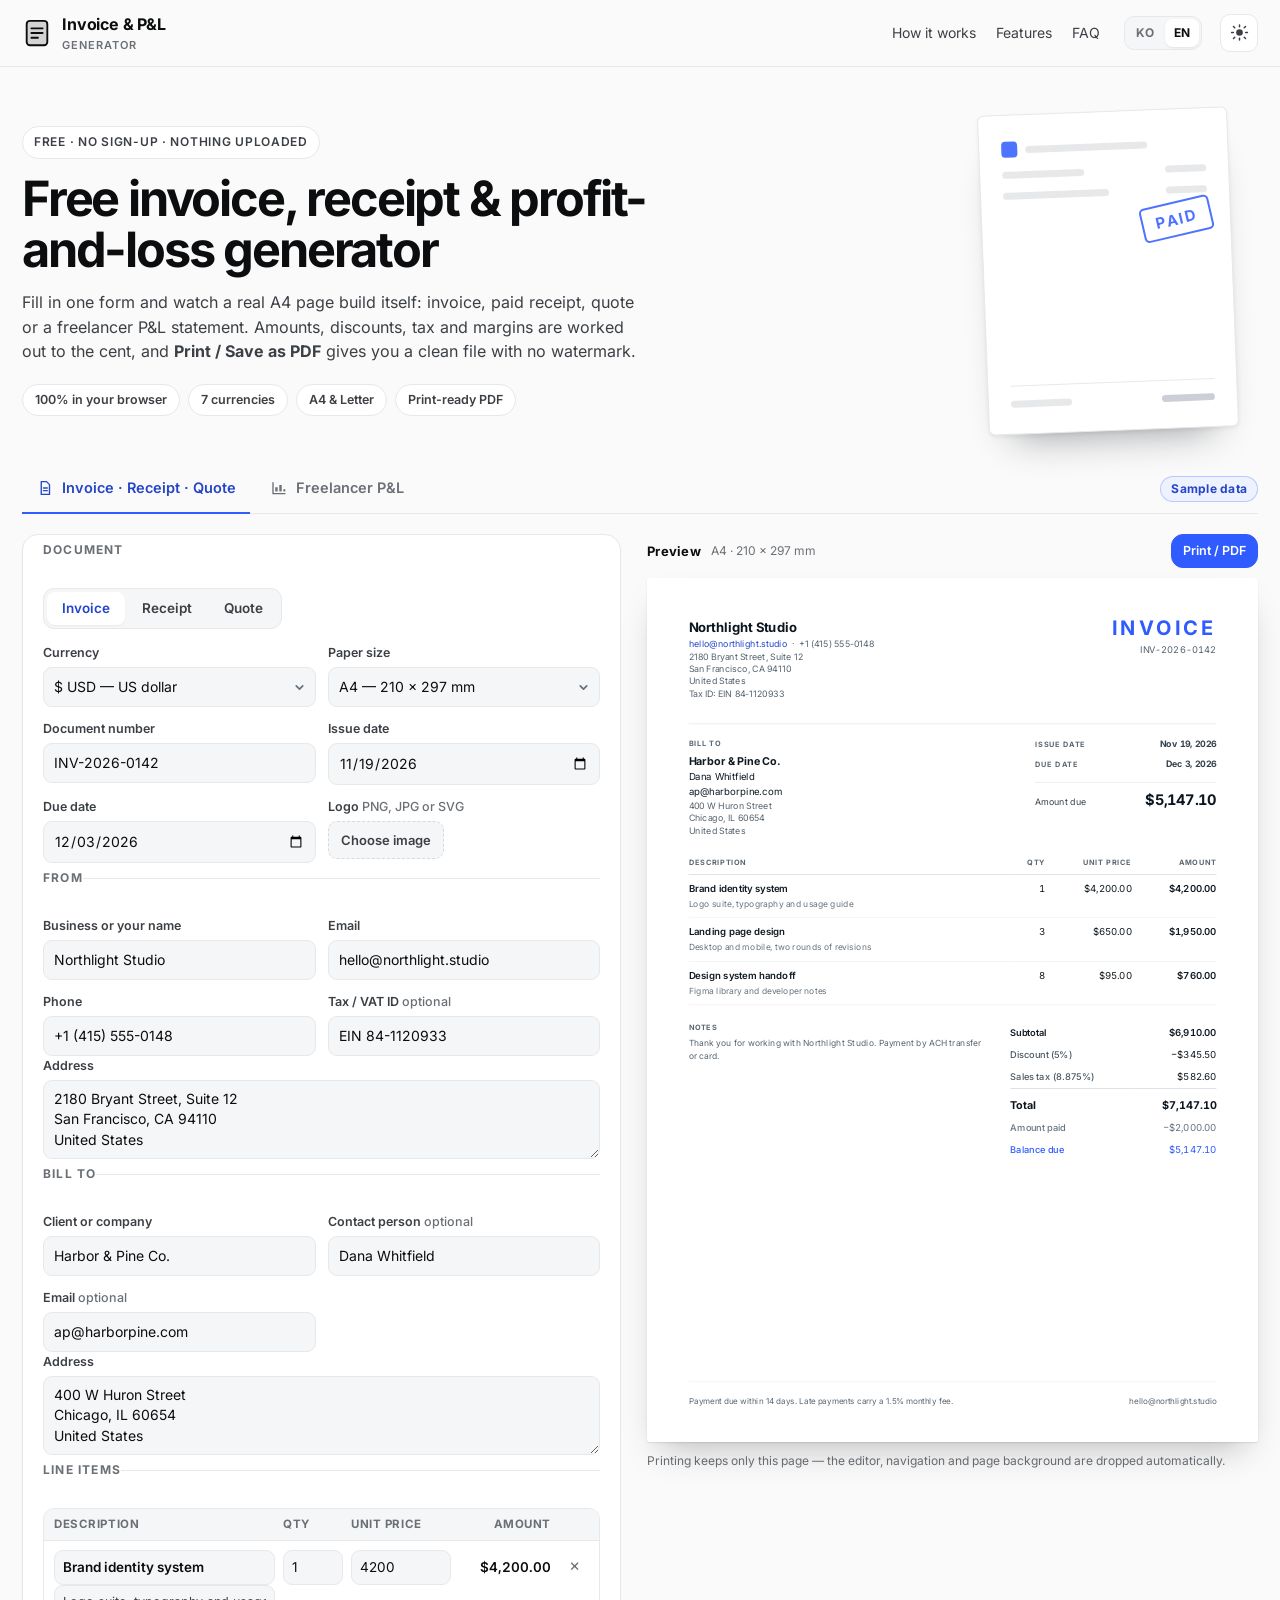
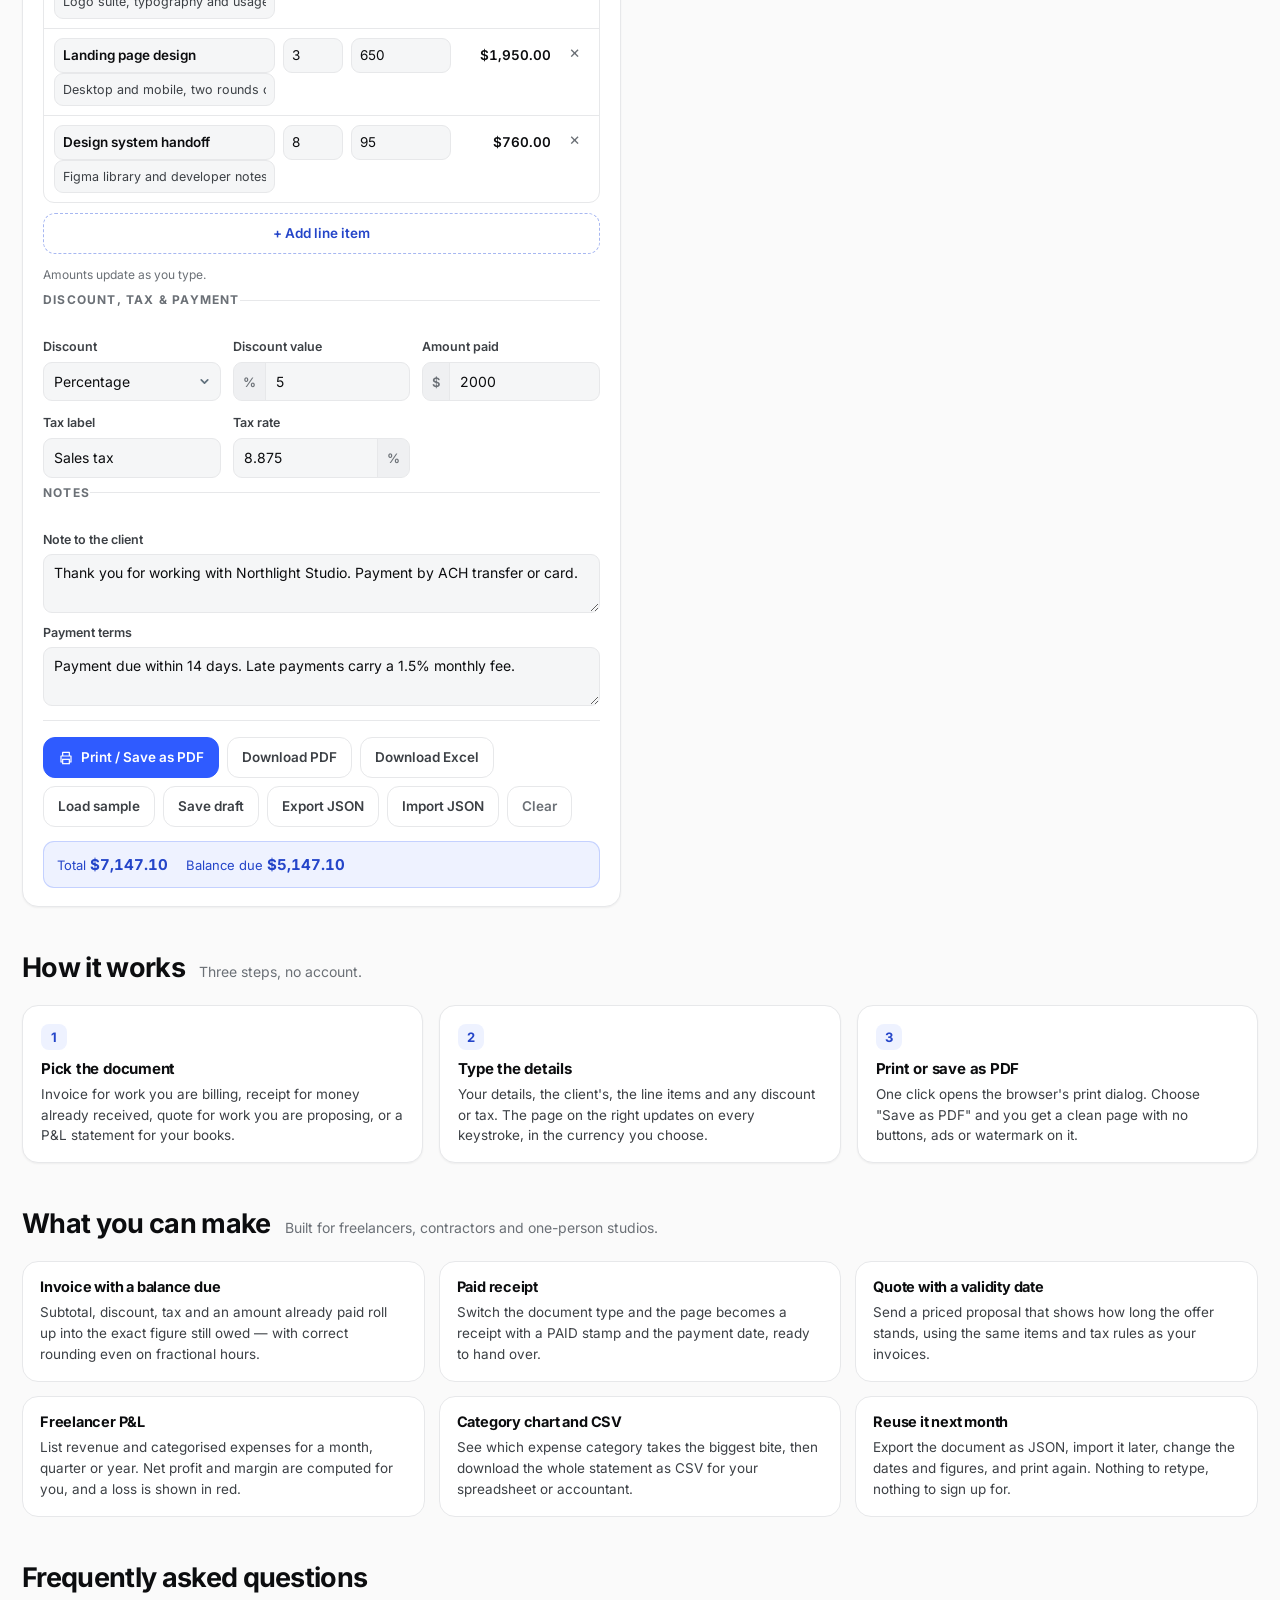
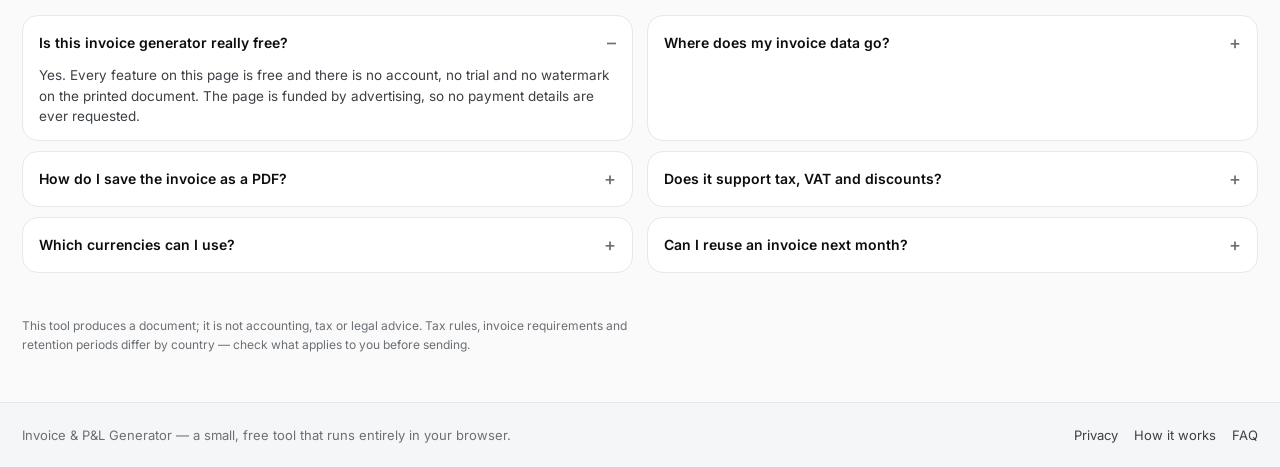
==== commit d48d4af7: "feat(i18n): Korean UI with ?lang / browser-language auto-detect - assets/i18n.js: KO/EN runtime (URL" ====
--- a/index.html
+++ b/index.html
@@ -118,6 +118,10 @@
       <a href="#features">Features</a>
       <a href="#faq">FAQ</a>
     </nav>
+    <div class="lang-switch" role="group" aria-label="Language">
+      <button type="button" class="lang-btn" data-lang="ko" aria-pressed="false">KO</button>
+      <button type="button" class="lang-btn is-on" data-lang="en" aria-pressed="true">EN</button>
+    </div>
     <button id="theme-toggle" class="icon-btn" type="button" aria-label="Switch colour theme" aria-pressed="false">
       <svg class="icon-sun" viewBox="0 0 24 24" aria-hidden="true" focusable="false"><circle cx="12" cy="12" r="4.2" fill="currentColor"></circle><path d="M12 2.6v2.2M12 19.2v2.2M4.2 12H2M22 12h-2.2M6 6l-1.6-1.6M19.6 19.6L18 18M18 6l1.6-1.6M4.4 19.6L6 18" stroke="currentColor" stroke-width="1.9" stroke-linecap="round"></path></svg>
       <svg class="icon-moon" viewBox="0 0 24 24" aria-hidden="true" focusable="false"><path d="M20 14.4A8.4 8.4 0 0 1 9.6 4a8.4 8.4 0 1 0 10.4 10.4z" fill="currentColor"></path></svg>
@@ -130,7 +134,7 @@
     <div class="hero-copy">
       <p class="eyebrow">Free · No sign-up · Nothing uploaded</p>
       <h1>Free invoice, receipt &amp; profit-and-loss generator</h1>
-      <p class="lede">Fill in one form and watch a real A4 page build itself: invoice, paid receipt, quote or a freelancer P&amp;L statement. Amounts, discounts, tax and margins are worked out to the cent, and <b>Print / Save as PDF</b> gives you a clean file with no watermark.</p>
+      <p class="lede" data-ko-html="한 장의 입력 폼만 채우면 실제 A4 문서가 만들어집니다. 인보이스, 결제 완료 영수증, 견적서, 프리랜서 손익계산서까지. 금액·할인·세금·마진은 센트 단위로 계산되고, <b>인쇄 / PDF 저장</b>을 누르면 워터마크 없는 깨끗한 파일이 나옵니다.">Fill in one form and watch a real A4 page build itself: invoice, paid receipt, quote or a freelancer P&amp;L statement. Amounts, discounts, tax and margins are worked out to the cent, and <b>Print / Save as PDF</b> gives you a clean file with no watermark.</p>
       <ul class="hero-badges">
         <li>100% in your browser</li>
         <li>7 currencies</li>
@@ -606,6 +610,7 @@
   <div class="noscript">This generator needs JavaScript. Nothing would be uploaded in any case — all of the work happens on your device.</div>
 </noscript>
 
+<script src="assets/i18n.js"></script>
 <script src="assets/ledger.js"></script>
 <script src="assets/pdf-export.js"></script>
 <script src="assets/xlsx-export.js"></script>
--- a/assets/styles.css
+++ b/assets/styles.css
@@ -1268,3 +1268,33 @@
   .p-parties { break-inside: avoid; }
   a { text-decoration: none; color: inherit; }
 }
+
+/* ------------------------------------------------------------------ Language switch (KO / EN) */
+.lang-switch {
+  display: inline-flex;
+  align-items: center;
+  gap: 2px;
+  padding: 2px;
+  border: 1px solid var(--border);
+  border-radius: 10px;
+  background: var(--surface-2);
+  margin-left: 6px;
+}
+.lang-btn {
+  border: 0;
+  background: transparent;
+  color: var(--muted);
+  font: inherit;
+  font-size: 12px;
+  font-weight: 700;
+  line-height: 1;
+  padding: 8px 9px;
+  border-radius: 8px;
+  cursor: pointer;
+}
+.lang-btn:hover { color: var(--ink); }
+.lang-btn.is-on { background: var(--surface); color: var(--ink); box-shadow: 0 1px 2px rgba(12, 13, 15, 0.08); }
+@media (max-width: 720px) {
+  .lang-switch { margin-left: 0; }
+  .lang-btn { padding: 7px 8px; font-size: 11.5px; }
+}
